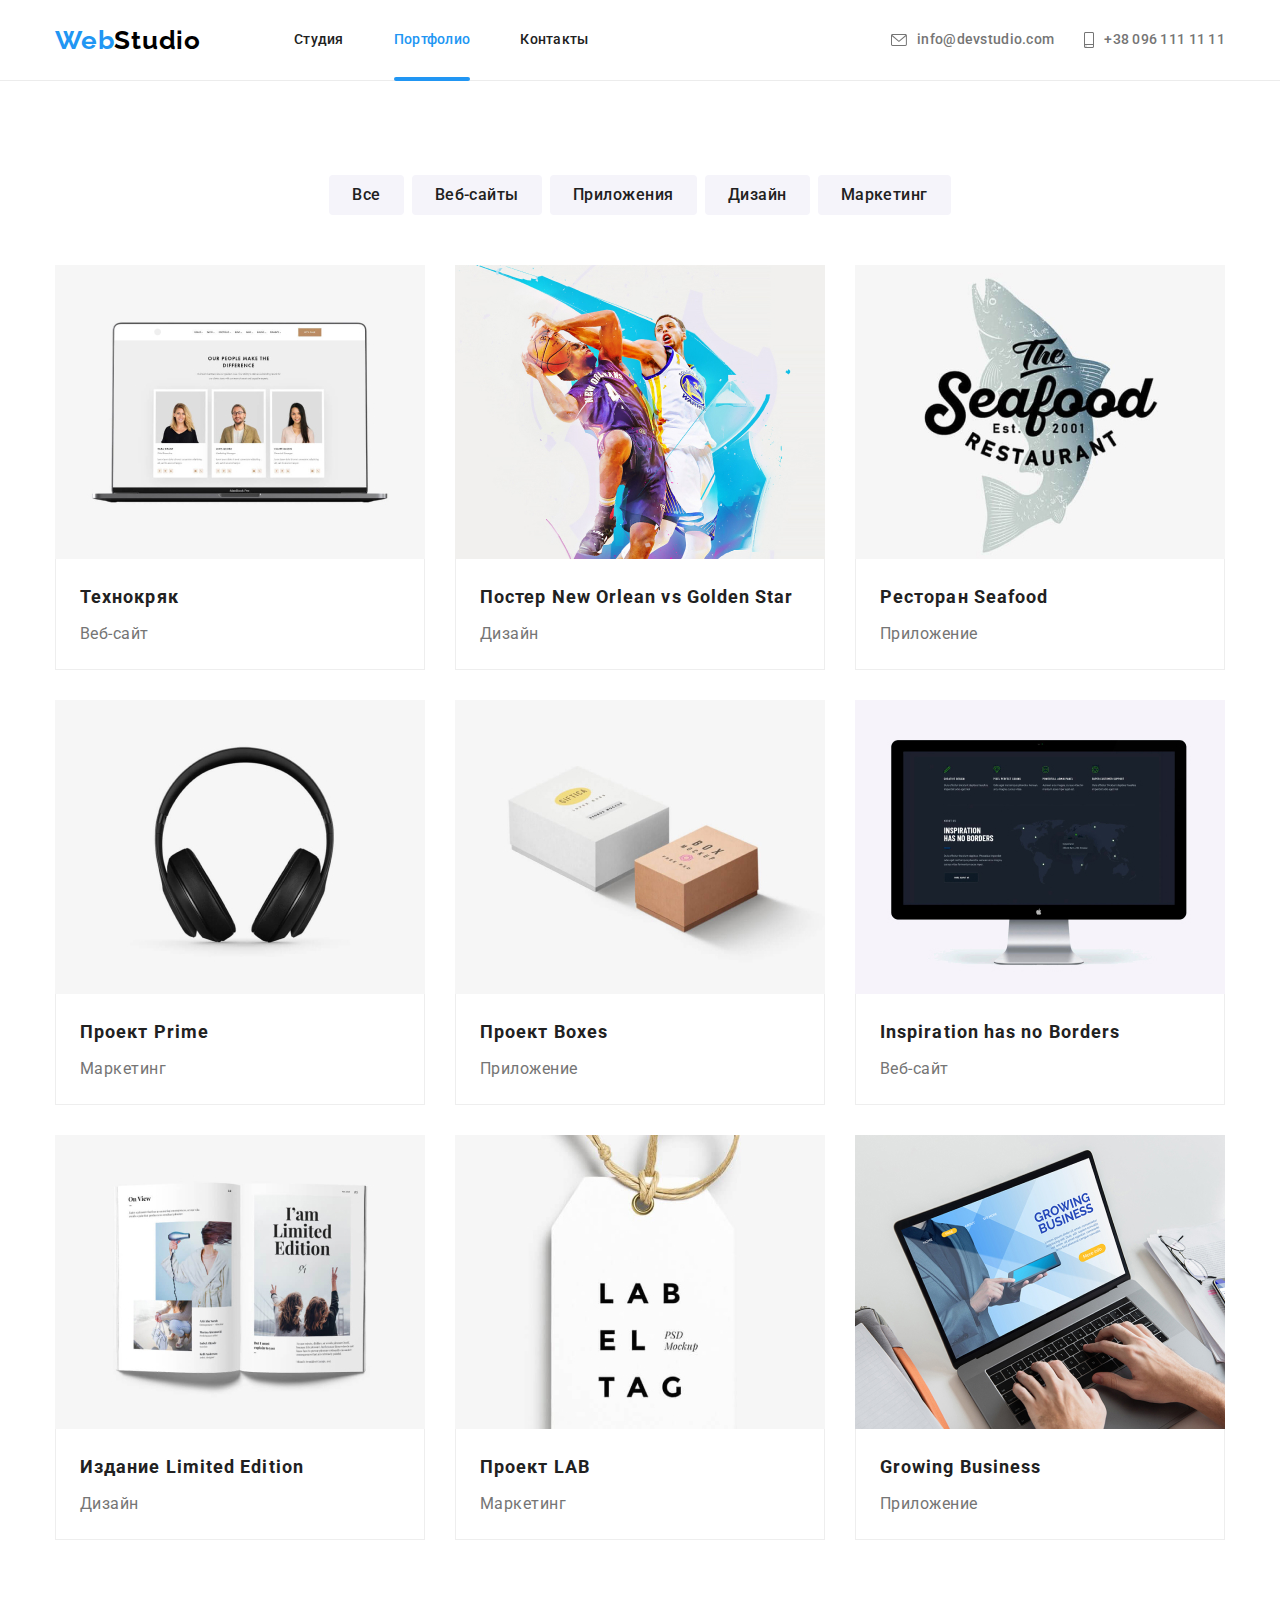
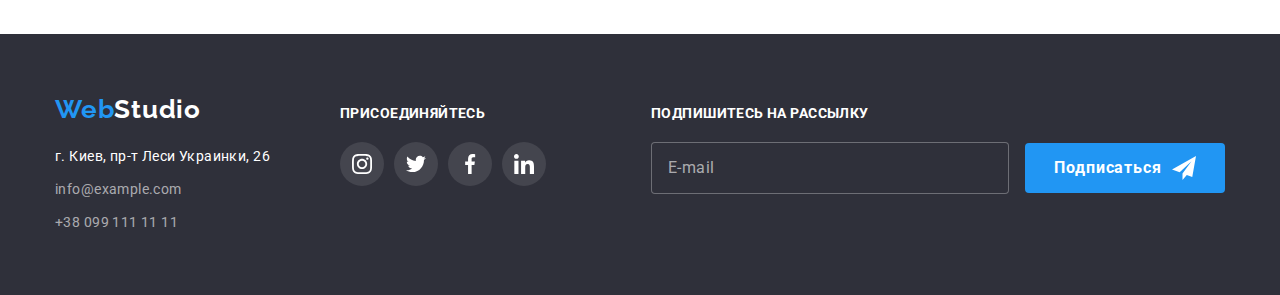
==== portfolio.html @ f0e88a1e "start" ====
<!DOCTYPE html>
<html lang="ru">
  <head>
    <meta charset="UTF-8" />
    <meta http-equiv="X-UA-Compatible" content="IE=edge" />
    <meta name="viewport" content="width=device-width, initial-scale=1.0" />
    <link rel="preconnect" href="https://fonts.googleapis.com" />
    <link rel="preconnect" href="https://fonts.gstatic.com" crossorigin />
    <link
      href="https://fonts.googleapis.com/css2?family=Raleway:wght@700&family=Roboto:wght@400;500;700;900&display=swap"
      rel="stylesheet"
    />
    <link
      rel="stylesheet"
      href="https://cdnjs.cloudflare.com/ajax/libs/modern-normalize/1.1.0/modern-normalize.min.css"
    />
    <link rel="stylesheet" href="./css/styles.css" />
    <title>Портфолио</title>
  </head>
  <body>
    <header class="header">
      <div class="container header-container">
        <a href="./index.html" class="logo link"
          >Web<span class="header-logo">Studio</span></a
        >
        <nav class="header-nav">
          <ul class="header-list list">
            <li class="header-item">
              <a href="./index.html" class="header-link link">Студия</a>
            </li>
            <li class="header-item">
              <a href="./portfolio.html" class="header-link link current"
                >Портфолио</a
              >
            </li>
            <li class="header-item">
              <a href="" class="header-link link">Контакты</a>
            </li>
          </ul>
        </nav>
        <ul class="contact-list list">
          <li class="contact-item">
            <a href="mailto:info@devstudio.com" class="contact-link link">
              <svg class="contact-icon" width="16" height="12">
                <use href="./images/icons.svg#icon-mail"></use>
              </svg>
              info@devstudio.com</a
            >
          </li>
          <li class="contact-item">
            <a href="tel:+380961111111" class="contact-link link">
              <svg class="contact-icon" width="10" height="16">
                <use href="./images/icons.svg#icon-smartphone"></use>
              </svg>
              +38 096 111 11 11</a
            >
          </li>
        </ul>
      </div>
    </header>
    <main>
      <section class="portfolio section">
        <div class="container">
          <h1 class="visually-hidden">Портфолио</h1>
          <ul class="btn-list list">
            <li class="btn-item">
              <button type="button" class="btn">Все</button>
            </li>
            <li class="btn-item">
              <button type="button" class="btn">Веб-сайты</button>
            </li>
            <li class="btn-item">
              <button type="button" class="btn">Приложения</button>
            </li>
            <li class="btn-item">
              <button type="button" class="btn">Дизайн</button>
            </li>
            <li class="btn-item">
              <button type="button" class="btn">Маркетинг</button>
            </li>
          </ul>

          <ul class="portfolio-list list">
            <li class="portfolio-item">
              <a href="" class="portfolio-link link">
                <div class="portfolio-box">
                  <img
                    src="./images/portfolio/web-1.jpg"
                    alt="Страница сайта на мониторе ноутбука"
                    width="370"
                    height="294"
                  />
                  <div class="portfolio-overlay">
                    <p class="portfolio-label">
                      Ресурс предлагает комплексные предложения с разным уровнем
                      функционала и сервисов. Все это позволит посетителю
                      получить исчерпывающие сведения о компании или частном
                      лице.
                    </p>
                  </div>
                </div>
                <div class="portfolio-description">
                  <h2 class="portfolio-title">Технокряк</h2>
                  <p class="portfolio-text">Веб-сайт</p>
                </div>
              </a>
            </li>
            <li class="portfolio-item">
              <a href="" class="portfolio-link link">
                <div class="portfolio-box">
                  <img
                    src="./images/portfolio/design-1.jpg"
                    alt="Баскетбольный постер"
                    width="370"
                    height="294"
                  />
                  <div class="portfolio-overlay">
                    <p class="portfolio-label">
                      Lorem, ipsum dolor sit amet consectetur adipisicing elit.
                      Velit dolor labore commodi qui aspernatur, quibusdam sit
                      corporis maxime quis cupiditate.
                    </p>
                  </div>
                </div>
                <div class="portfolio-description">
                  <h2 class="portfolio-title">
                    Постер <span lang="en">New Orlean vs Golden Star</span>
                  </h2>
                  <p class="portfolio-text">Дизайн</p>
                </div>
              </a>
            </li>
            <li class="portfolio-item">
              <a href="" class="portfolio-link link">
                <div class="portfolio-box">
                  <img
                    src="./images/portfolio/app-1.jpg"
                    alt="Логотип и название ресторана"
                    width="370"
                    height="294"
                  />
                  <div class="portfolio-overlay">
                    <p class="portfolio-label">
                      Lorem, ipsum dolor sit amet consectetur adipisicing elit.
                      Velit dolor labore commodi qui aspernatur, quibusdam sit
                      corporis maxime quis cupiditate.
                    </p>
                  </div>
                </div>
                <div class="portfolio-description">
                  <h2 class="portfolio-title">
                    Ресторан <span lang="en">Seafood</span>
                  </h2>
                  <p class="portfolio-text">Приложение</p>
                </div>
              </a>
            </li>
            <li class="portfolio-item">
              <a href="" class="portfolio-link link">
                <div class="portfolio-box">
                  <img
                    src="./images/portfolio/marketing-1.jpg"
                    alt="Полноразмерные наушники"
                    width="370"
                    height="294"
                  />
                  <div class="portfolio-overlay">
                    <p class="portfolio-label">
                      Lorem, ipsum dolor sit amet consectetur adipisicing elit.
                      Velit dolor labore commodi qui aspernatur, quibusdam sit
                      corporis maxime quis cupiditate.
                    </p>
                  </div>
                </div>
                <div class="portfolio-description">
                  <h2 class="portfolio-title">
                    Проект <span lang="en">Prime</span>
                  </h2>
                  <p class="portfolio-text">Маркетинг</p>
                </div>
              </a>
            </li>
            <li class="portfolio-item">
              <a href="" class="portfolio-link link">
                <div class="portfolio-box">
                  <img
                    src="./images/portfolio/app-2.jpg"
                    alt="Две коробки с логотипами проекта"
                    width="370"
                    height="294"
                  />
                  <div class="portfolio-overlay">
                    <p class="portfolio-label">
                      Lorem, ipsum dolor sit amet consectetur adipisicing elit.
                      Velit dolor labore commodi qui aspernatur, quibusdam sit
                      corporis maxime quis cupiditate.
                    </p>
                  </div>
                </div>
                <div class="portfolio-description">
                  <h2 class="portfolio-title">
                    Проект <span lang="en">Boxes</span>
                  </h2>
                  <p class="portfolio-text">Приложение</p>
                </div>
              </a>
            </li>
            <li class="portfolio-item">
              <a href="" class="portfolio-link link">
                <div class="portfolio-box">
                  <img
                    src="./images/portfolio/web-2.jpg"
                    alt="Страница сайта на мониторе компьютера"
                    width="370"
                    height="294"
                  />
                  <div class="portfolio-overlay">
                    <p class="portfolio-label">
                      Lorem, ipsum dolor sit amet consectetur adipisicing elit.
                      Velit dolor labore commodi qui aspernatur, quibusdam sit
                      corporis maxime quis cupiditate.
                    </p>
                  </div>
                </div>
                <div class="portfolio-description">
                  <h2 class="portfolio-title">
                    <span lang="en">Inspiration has no Borders</span>
                  </h2>
                  <p class="portfolio-text">Веб-сайт</p>
                </div>
              </a>
            </li>
            <li class="portfolio-item">
              <a href="" class="portfolio-link link">
                <div class="portfolio-box">
                  <img
                    src="./images/portfolio/design-2.jpg"
                    alt="Раскрытая книга"
                    width="370"
                    height="294"
                  />
                  <div class="portfolio-overlay">
                    <p class="portfolio-label">
                      Lorem, ipsum dolor sit amet consectetur adipisicing elit.
                      Velit dolor labore commodi qui aspernatur, quibusdam sit
                      corporis maxime quis cupiditate.
                    </p>
                  </div>
                </div>
                <div class="portfolio-description">
                  <h2 class="portfolio-title">
                    Издание <span lang="en">Limited Edition</span>
                  </h2>
                  <p class="portfolio-text">Дизайн</p>
                </div>
              </a>
            </li>
            <li class="portfolio-item">
              <a href="" class="portfolio-link link">
                <div class="portfolio-box">
                  <img
                    src="./images/portfolio/marketing-2.jpg"
                    alt="Бирка с названием проекта"
                    width="370"
                    height="294"
                  />
                  <div class="portfolio-overlay">
                    <p class="portfolio-label">
                      Lorem, ipsum dolor sit amet consectetur adipisicing elit.
                      Velit dolor labore commodi qui aspernatur, quibusdam sit
                      corporis maxime quis cupiditate.
                    </p>
                  </div>
                </div>
                <div class="portfolio-description">
                  <h2 class="portfolio-title">
                    Проект <span lang="en">LAB</span>
                  </h2>
                  <p class="portfolio-text">Маркетинг</p>
                </div>
              </a>
            </li>
            <li class="portfolio-item">
              <a href="" class="portfolio-link link">
                <div class="portfolio-box">
                  <img
                    src="./images/portfolio/app-3.jpg"
                    alt="Страница приложения на мониторе ноутбука"
                    width="370"
                    height="294"
                  />
                  <div class="portfolio-overlay">
                    <p class="portfolio-label">
                      Lorem, ipsum dolor sit amet consectetur adipisicing elit.
                      Velit dolor labore commodi qui aspernatur, quibusdam sit
                      corporis maxime quis cupiditate.
                    </p>
                  </div>
                </div>
                <div class="portfolio-description">
                  <h2 class="portfolio-title">
                    <span lang="en">Growing Business</span>
                  </h2>
                  <p class="portfolio-text">Приложение</p>
                </div>
              </a>
            </li>
          </ul>
        </div>
      </section>
    </main>
    <footer class="footer">
      <div class="container footer-container">
        <div class="footer-adress">
          <a href="./index.html" class="logo link"
            >Web<span class="footer-logo">Studio</span></a
          >
          <address class="adress">
            <ul class="adress-list list">
              <li class="adress-item">
                <a
                  href="https://goo.gl/maps/VNFser5c9RtYqJdY7"
                  class="footer-address link"
                  target="_blank"
                  rel="noreferrer noopener"
                  >г. Киев, пр-т Леси Украинки, 26</a
                >
              </li>
              <li class="adress-item">
                <a href="mailto:info@example.com" class="footer-mail link"
                  >info@example.com</a
                >
              </li>
              <li class="adress-item">
                <a href="tel:+380991111111" class="footer-tel link"
                  >+38 099 111 11 11</a
                >
              </li>
            </ul>
          </address>
        </div>
        <div class="footer-soc-links">
          <p class="footer-text">Присоединяйтесь</p>
          <ul class="footer-soc-list list">
            <li class="footer-soc-item">
              <a
                href=""
                class="footer-soc-link"
                target="_blank"
                rel="noreferrer noopener"
              >
                <svg class="footer-soc-icon" width="20" height="20">
                  <use href="./images/icons.svg#icon-instagram"></use>
                </svg>
              </a>
            </li>
            <li class="footer-soc-item">
              <a
                href=""
                class="footer-soc-link"
                target="_blank"
                rel="noreferrer noopener"
              >
                <svg class="footer-soc-icon" width="20" height="20">
                  <use href="./images/icons.svg#icon-twitter"></use>
                </svg>
              </a>
            </li>
            <li class="footer-soc-item">
              <a
                href=""
                class="footer-soc-link"
                target="_blank"
                rel="noreferrer noopener"
              >
                <svg class="footer-soc-icon" width="20" height="20">
                  <use href="./images/icons.svg#icon-facebook"></use>
                </svg>
              </a>
            </li>
            <li class="footer-soc-item">
              <a
                href=""
                class="footer-soc-link"
                target="_blank"
                rel="noreferrer noopener"
              >
                <svg class="footer-soc-icon" width="20" height="20">
                  <use href="./images/icons.svg#icon-linkedin"></use>
                </svg>
              </a>
            </li>
          </ul>
        </div>
        <form class="footer-subscribe">
          <b class="footer-text subscribe-action">Подпишитесь на рассылку</b>
          <label>
            <input type="email" name="mail" placeholder="E-mail" />
          </label>
          <button type="submit" class="btn-subscribe button">
            Подписаться
            <svg class="btn-sub-icon" width="24" height="24">
              <use href="./images/icons.svg#icon-send"></use>
            </svg>
          </button>
        </form>
      </div>
    </footer>
  </body>
</html>
---- css/styles.css ----
:root {
  --hero-title-color: #ffffff;
  --primary-text-color: #212121;
  --secondary-text-color: #757575;
  --accent-color: #2196f3;
  --btn-text-color: #ffffff;
  --bg-primary-color: #ffffff;
  --bg-secondary-color: #2f303a;
  --bg-team-color: #f5f4fa;
  --footer-adress-color: rgba(255, 255, 255, 0.6);
  --primary-icon-color: #afb1b8;
  --time-function: cubic-bezier(0.4, 0, 0.2, 1);
}

body {
  font-family: Roboto, sans-serif;
  color: var(--primary-text-color);
}
p,
h1,
h2,
h3,
h4,
h5,
h6 {
  margin: 0;
}
ul {
  padding-left: 0;
  margin: 0;
}
img {
  display: block;
}
.container {
  width: 1200px;
  padding-left: 15px;
  padding-right: 15px;
  margin-left: auto;
  margin-right: auto;
}
.link {
  text-decoration: none;
}
.list {
  list-style: none;
}
.visually-hidden {
  position: absolute;
  width: 1px;
  height: 1px;
  margin: -1px;
  border: 0;
  padding: 0;
  white-space: nowrap;
  clip-path: inset(100%);
  clip: rect(0 0 0 0);
  overflow: hidden;
}
.section-title {
  margin-bottom: 50px;
  font-weight: 700;
  font-size: 36px;
  line-height: 1.17;
  letter-spacing: 0.03em;
  text-align: center;
}
.button {
  display: inline-flex;
  align-items: center;
  justify-content: center;

  min-width: 200px;
  min-height: 50px;
  border-radius: 4px;
  border: none;

  font-family: inherit;
  font-weight: 700;
  font-size: 16px;
  line-height: 1.88;
  letter-spacing: 0.06em;
  color: var(--btn-text-color);
  background-color: var(--accent-color);

  transition-property: background-color, box-shadow;
  transition-duration: 250ms;
  transition-timing-function: var(--time-function);
}

/*---------- header ----------*/

.header {
  border-bottom: 1px solid #ececec;
  background-color: var(--bg-primary-color);
}
.header-container {
  display: flex;
  align-items: center;
}
.logo {
  font-family: 'Raleway';
  font-weight: 700;
  font-size: 26px;
  line-height: 1.19;
  letter-spacing: 0.03em;
  color: var(--accent-color);
}
.header-logo {
  color: #000;
}
.header-nav {
  margin-left: 93px;
}
.header-list {
  display: flex;
}
.header-list .header-item + .header-item {
  margin-left: 50px;
}
.header-item {
  position: relative;
}
.header-link {
  display: block;
  padding-top: 32px;
  padding-bottom: 32px;

  font-weight: 500;
  font-size: 14px;
  line-height: 1.14;
  letter-spacing: 0.02em;
  color: var(--primary-text-color);

  transition-property: color;
  transition-duration: 250ms;
  transition-timing-function: var(--time-function);
}
.header-link.current {
  color: var(--accent-color);
}
.header-link:hover,
.header-link:focus {
  color: var(--accent-color);
}
.header-link.current::after {
  content: '';

  position: absolute;
  bottom: -1px;
  left: 0;

  width: 100%;
  height: 4px;
  background-color: var(--accent-color);
  border-radius: 2px;
}
.contact-list {
  display: flex;
  margin-left: auto;
}
.contact-link {
  display: flex;
  align-items: center;

  font-weight: 500;
  font-size: 14px;
  line-height: 1.14;
  letter-spacing: 0.02em;
  color: var(--secondary-text-color);
  fill: var(--secondary-text-color);

  transition-property: color, fill;
  transition-duration: 250ms;
  transition-timing-function: var(--time-function);
}
.contact-link:hover,
.contact-link:focus {
  color: var(--accent-color);
  fill: var(--accent-color);
}
.contact-icon {
  margin-right: 10px;
}
.contact-list .contact-item:not(:last-child) {
  margin-right: 30px;
}

/*---------- index ----------*/

/*---------- hero ----------*/

.section {
  padding-top: 94px;
  padding-bottom: 94px;
}
.hero {
  padding-top: 200px;
  padding-bottom: 200px;
  text-align: center;
  background: var(--bg-secondary-color);

  max-width: 1600px;
  height: 600px;
  margin-right: auto;
  margin-left: auto;
  background-image: linear-gradient(
      to right,
      rgba(47, 48, 58, 0.4),
      rgba(47, 48, 58, 0.4)
    ),
    url('../images/img-hero.jpg');
  background-position: center;
  background-repeat: no-repeat;
  background-size: cover;
}
.hero-title {
  margin-bottom: 30px;

  font-weight: 900;
  font-size: 44px;
  line-height: 1.36;
  letter-spacing: 0.06em;
  color: var(--hero-title-color);
  text-transform: uppercase;
}
.button:hover,
.button:focus {
  background-color: #188ce8;
  cursor: pointer;
  box-shadow: 0px 4px 4px rgba(0, 0, 0, 0.15);
}

/*---------- features ----------*/

.features-list {
  display: flex;
}
.features-item {
  width: 270px;
}
.features-item:not(:last-child) {
  margin-right: 30px;
}
.item-icon {
  display: flex;
  justify-content: center;
  align-items: center;

  height: 120px;
  margin-bottom: 30px;

  background-color: var(--bg-team-color);
  border-radius: 4px;
}
.features-item-icon {
  width: 70px;
  height: 70px;
}
.features-title {
  margin-bottom: 10px;

  font-weight: 700;
  font-size: 14px;
  line-height: 1.14;
  letter-spacing: 0.03em;
  text-transform: uppercase;
}
.features-text {
  font-size: 14px;
  line-height: 1.71;
  letter-spacing: 0.03em;
  color: var(--secondary-text-color);
}

/*---------- about ----------*/

.about {
  padding-top: 0;
}
.about-list {
  display: flex;
}
.about-item:not(:last-child) {
  margin-right: 30px;
}
.about-box {
  position: relative;
}
.about-overlay {
  position: absolute;
  bottom: 0;
  left: 0;

  display: flex;
  justify-content: center;
  align-items: center;

  width: 100%;
  height: 70px;
  background-color: rgba(47, 48, 58, 0.8);
}
.about-label {
  font-weight: 700;
  font-size: 14px;
  line-height: 1.14;
  letter-spacing: 0.03em;
  text-transform: uppercase;
  color: #ffffff;
}

/*---------- team ----------*/

.team {
  background-color: var(--bg-team-color);
}
.team-list {
  display: flex;
  justify-content: space-between;
}
.team-item {
  background-color: var(--bg-primary-color);
  box-shadow: 0px 1px 3px rgba(0, 0, 0, 0.12), 0px 1px 1px rgba(0, 0, 0, 0.14),
    0px 2px 1px rgba(0, 0, 0, 0.2);
  border-radius: 0px 0px 4px 4px;
}
.team-description {
  padding-top: 30px;
  padding-bottom: 30px;
}
.team-item-title {
  margin-bottom: 10px;

  font-weight: 500;
  font-size: 16px;
  line-height: 1.19;
  letter-spacing: 0.03em;
  text-align: center;
}
.team-item-text {
  margin-bottom: 16px;

  font-size: 16px;
  line-height: 1.19;
  letter-spacing: 0.03em;
  text-align: center;
  color: var(--secondary-text-color);
}
.team-soc-list {
  display: flex;
  justify-content: center;
}
.team-soc-item + .team-soc-item {
  margin-left: 10px;
}
.team-soc-link {
  display: flex;
  justify-content: center;
  align-items: center;

  width: 44px;
  height: 44px;
  background-color: var(--bg-primary-color);
  border-radius: 50%;

  fill: var(--primary-icon-color);

  transition-property: background-color, fill;
  transition-duration: 250ms;
  transition-timing-function: var(--time-function);
}
.team-soc-link:hover,
.team-soc-link:focus {
  background-color: var(--accent-color);
  fill: #ffffff;
}

/*---------- clients ----------*/

.clients-list {
  display: flex;
  justify-content: center;
}
.clients-item + .clients-item {
  margin-left: 30px;
}
.clients-link {
  display: flex;
  justify-content: center;
  align-items: center;

  width: 170px;
  height: 92px;
  border: 1px solid var(--primary-icon-color);
  border-radius: 4px;

  fill: var(--primary-icon-color);

  transition-property: border-color, fill;
  transition-duration: 250ms;
  transition-timing-function: var(--time-function);
}
.clients-link:hover,
.clients-link:focus {
  border-color: var(--accent-color);
  fill: var(--accent-color);
}

/*---------- portfolio ----------*/

.btn-list {
  display: flex;
  justify-content: center;
  margin-bottom: 50px;
}
.btn-item:not(:last-child) {
  margin-right: 8px;
}
.btn {
  padding: 6px 22px;
  border-radius: 4px;
  border: 1px solid transparent;

  font-family: inherit;
  font-weight: 500;
  font-size: 16px;
  line-height: 1.63;
  text-align: center;
  letter-spacing: 0.03em;
  color: var(--primary-text-color);
  background-color: var(--bg-team-color);

  transition-property: color, background-color, box-shadow;
  transition-duration: 250ms;
  transition-timing-function: var(--time-function);
}
.btn:hover,
.btn:focus {
  cursor: pointer;
  color: var(--hero-title-color);
  background-color: var(--accent-color);
  box-shadow: 0px 3px 1px rgba(0, 0, 0, 0.1), 0px 1px 2px rgba(0, 0, 0, 0.08),
    0px 2px 2px rgba(0, 0, 0, 0.12);
}
.portfolio-list {
  display: flex;
  flex-wrap: wrap;
  gap: 30px;
}
.portfolio-item {
  background-color: var(--bg-primary-color);
}
.portfolio-link {
  display: block;

  transition-property: box-shadow;
  transition-duration: 250ms;
  transition-timing-function: var(--time-function);
}
.portfolio-link:hover,
.portfolio-link:focus {
  box-shadow: 0px 1px 1px rgba(0, 0, 0, 0.12), 0px 4px 4px rgba(0, 0, 0, 0.06),
    1px 4px 6px rgba(0, 0, 0, 0.16);
}

.portfolio-box {
  position: relative;
  overflow: hidden;
}
.portfolio-overlay {
  position: absolute;
  bottom: 0;
  left: 0;
  transform: translateY(calc(100% + 1px));
  transition: transform 250ms ease;

  display: flex;
  align-items: center;

  width: 100%;
  height: 100%;
  background-color: rgba(33, 150, 243, 0.9);
}
.portfolio-label {
  padding: 0 24px;
  font-size: 18px;
  line-height: 1.56;
  letter-spacing: 0.03em;
  color: #ffffff;
}
.portfolio-link:hover .portfolio-overlay,
.portfolio-link:focus .portfolio-overlay {
  transform: translateY(0);
}

.portfolio-description {
  padding: 20px 24px;
  border: 1px solid #eeeeee;
  border-top: none;
}
.portfolio-title {
  font-weight: 700;
  font-size: 18px;
  line-height: 2;
  letter-spacing: 0.06em;
  color: var(--primary-text-color);
}
.portfolio-text {
  margin-top: 4px;

  font-size: 16px;
  line-height: 1.88;
  letter-spacing: 0.03em;
  color: var(--secondary-text-color);
}

/*---------- backdrop ----------*/

.backdrop {
  position: fixed;
  top: 0;
  left: 0;
  width: 100%;
  height: 100%;
  background-color: rgba(0, 0, 0, 0.2);

  opacity: 1;
  transition: opacity 250ms var(--time-function);
}
.backdrop.is-hidden {
  opacity: 0;
  pointer-events: none;
}
.backdrop.is-hidden .modal {
  transform: translate(-50%, -50%) scale(0.8);
}
.modal {
  position: absolute;
  top: 50%;
  left: 50%;

  min-width: 528px;
  min-height: 581px;
  background-color: #fff;
  border-radius: 4px;
  box-shadow: 0px 1px 3px rgba(0, 0, 0, 0.12), 0px 1px 1px rgba(0, 0, 0, 0.14),
    0px 2px 1px rgba(0, 0, 0, 0.2);

  transform: translate(-50%, -50%) scale(1);
  transition: transform 250ms var(--time-function);
}
.btn-closed {
  position: absolute;
  top: 8px;
  right: 8px;

  display: flex;
  justify-content: center;
  align-items: center;

  width: 30px;
  height: 30px;
  background-color: #fff;
  border: 1px solid rgba(0, 0, 0, 0.1);
  border-radius: 50%;

  transition-property: fill;
  transition-duration: 250ms;
  transition-timing-function: var(--time-function);
}
.btn-closed:hover {
  cursor: pointer;
  fill: var(--accent-color);
}

/*---------- form ----------*/

.form {
  padding: 40px;
}
.form-action {
  display: block;

  margin-bottom: 12px;

  font-weight: 700;
  font-size: 20px;
  line-height: 1.15;
  text-align: center;
  letter-spacing: 0.03em;
  color: var(--primary-text-color);
}
.form-field {
  position: relative;

  display: flex;
  flex-direction: column;

  margin-bottom: 10px;
}
.form-label {
  margin-bottom: 4px;

  font-size: 12px;
  line-height: 1.17;
  letter-spacing: 0.01em;
  color: var(--secondary-text-color);
}
.form-comment {
  margin-bottom: 20px;
}
.form-input {
  padding: 12px 16px 12px 42px;

  font-size: 16px;
  line-height: 1.13;
  letter-spacing: 0.01em;

  border: 1px solid rgba(33, 33, 33, 0.2);
  border-radius: 4px;

  transition-property: border-color;
  transition-duration: 250ms;
  transition-timing-function: var(--time-function);
}
.input-icon {
  position: absolute;
  bottom: 13px;
  left: 12px;

  width: 18px;
  height: 18px;

  transition-property: fill;
  transition-duration: 250ms;
  transition-timing-function: var(--time-function);
}
.form-input:focus + .input-icon {
  fill: var(--accent-color);
}
.form-textarea {
  padding: 12px 16px;

  resize: none;
  width: 100%;
  height: 120px;

  font-size: 14px;
  line-height: 1.14;
  letter-spacing: 0.01em;

  border: 1px solid rgba(33, 33, 33, 0.2);
  border-radius: 4px;

  transition-property: border-color;
  transition-duration: 250ms;
  transition-timing-function: var(--time-function);
}
.form-input:focus,
.form-textarea:focus {
  outline: none;
  border: 1px solid #2196f3;
}
.form-textarea::placeholder {
  font-size: 14px;
  line-height: 1.14;
  letter-spacing: 0.01em;
  color: rgba(117, 117, 117, 0.5);
}
.form-checkbox {
  align-items: center;
  margin-bottom: 30px;
}
.checkbox-lable {
  position: relative;

  padding-left: 24px;

  font-size: 14px;
  line-height: 1.71;
  letter-spacing: 0.03em;

  color: #757575;
}
.checkbox-icon {
  position: absolute;
  top: 50%;
  left: 0;
  transform: translateY(-50%);

  width: 16px;
  height: 15px;
}
.icon-check {
  transition-property: fill;
  transition-duration: 250ms;
  transition-timing-function: var(--time-function);
}
.icon-checkin {
  opacity: 0;
  transform: translateY(-50%) scale(1.5);

  transition-property: opacity, transform;
  transition-duration: 250ms;
  transition-timing-function: var(--time-function);
}
.checkbox-input:checked ~ .icon-checkin {
  opacity: 1;
  transform: translateY(-50%) scale(1);
}
.checkbox-input:checked ~ .icon-check {
  fill: var(--accent-color);
}

.agreement-conditions {
  color: var(--accent-color);
}
.btn-submit {
  display: block;
  margin-left: auto;
  margin-right: auto;
}

/*---------- footer ----------*/

.footer {
  padding-top: 60px;
  padding-bottom: 60px;
  background-color: var(--bg-secondary-color);
}
.footer-container {
  display: flex;
  align-items: baseline;
}
.footer-logo {
  color: #fff;
}
.adress {
  margin-top: 20px;
  font-style: normal;
}
.adress-list .adress-item + .adress-item {
  margin-top: 9px;
}
.footer-address,
.footer-mail,
.footer-tel {
  font-size: 14px;
  line-height: 1.71;
  letter-spacing: 0.03em;
  color: var(--footer-adress-color);
}
.footer-address {
  color: #fff;
}
.footer-text {
  margin-bottom: 20px;

  font-weight: 700;
  font-size: 14px;
  line-height: 1.14;
  letter-spacing: 0.03em;
  text-transform: uppercase;
  color: #ffffff;
}
.footer-soc-links {
  margin-left: 70px;
}
.footer-soc-list {
  display: flex;
  justify-content: center;
}
.footer-soc-item + .footer-soc-item {
  margin-left: 10px;
}
.footer-soc-link {
  display: flex;
  justify-content: center;
  align-items: center;

  width: 44px;
  height: 44px;
  background-color: rgba(255, 255, 255, 0.1);
  border-radius: 50%;

  fill: #ffffff;

  transition-property: background-color;
  transition-duration: 250ms;
  transition-timing-function: var(--time-function);
}
.footer-soc-link:hover,
.footer-soc-link:focus {
  background-color: var(--accent-color);
}
.footer-subscribe {
  margin-left: auto;
}
.subscribe-action {
  display: block;
}
.footer-subscribe input {
  min-width: 358px;
  padding: 15px 16px;

  font-size: 16px;
  line-height: 1.25;
  letter-spacing: 0.03em;
  color: rgba(255, 255, 255, 0.6);

  border: 1px solid rgba(255, 255, 255, 0.3);
  border-radius: 4px;
  background-color: #2f303a;
  outline: none;
}
.footer-subscribe input::placeholder {
  font-size: 16px;
  line-height: 1.25;
  letter-spacing: 0.03em;
  color: rgba(255, 255, 255, 0.6);
}
.btn-subscribe {
  margin-left: 12px;
}
.btn-sub-icon {
  margin-left: 10px;
}
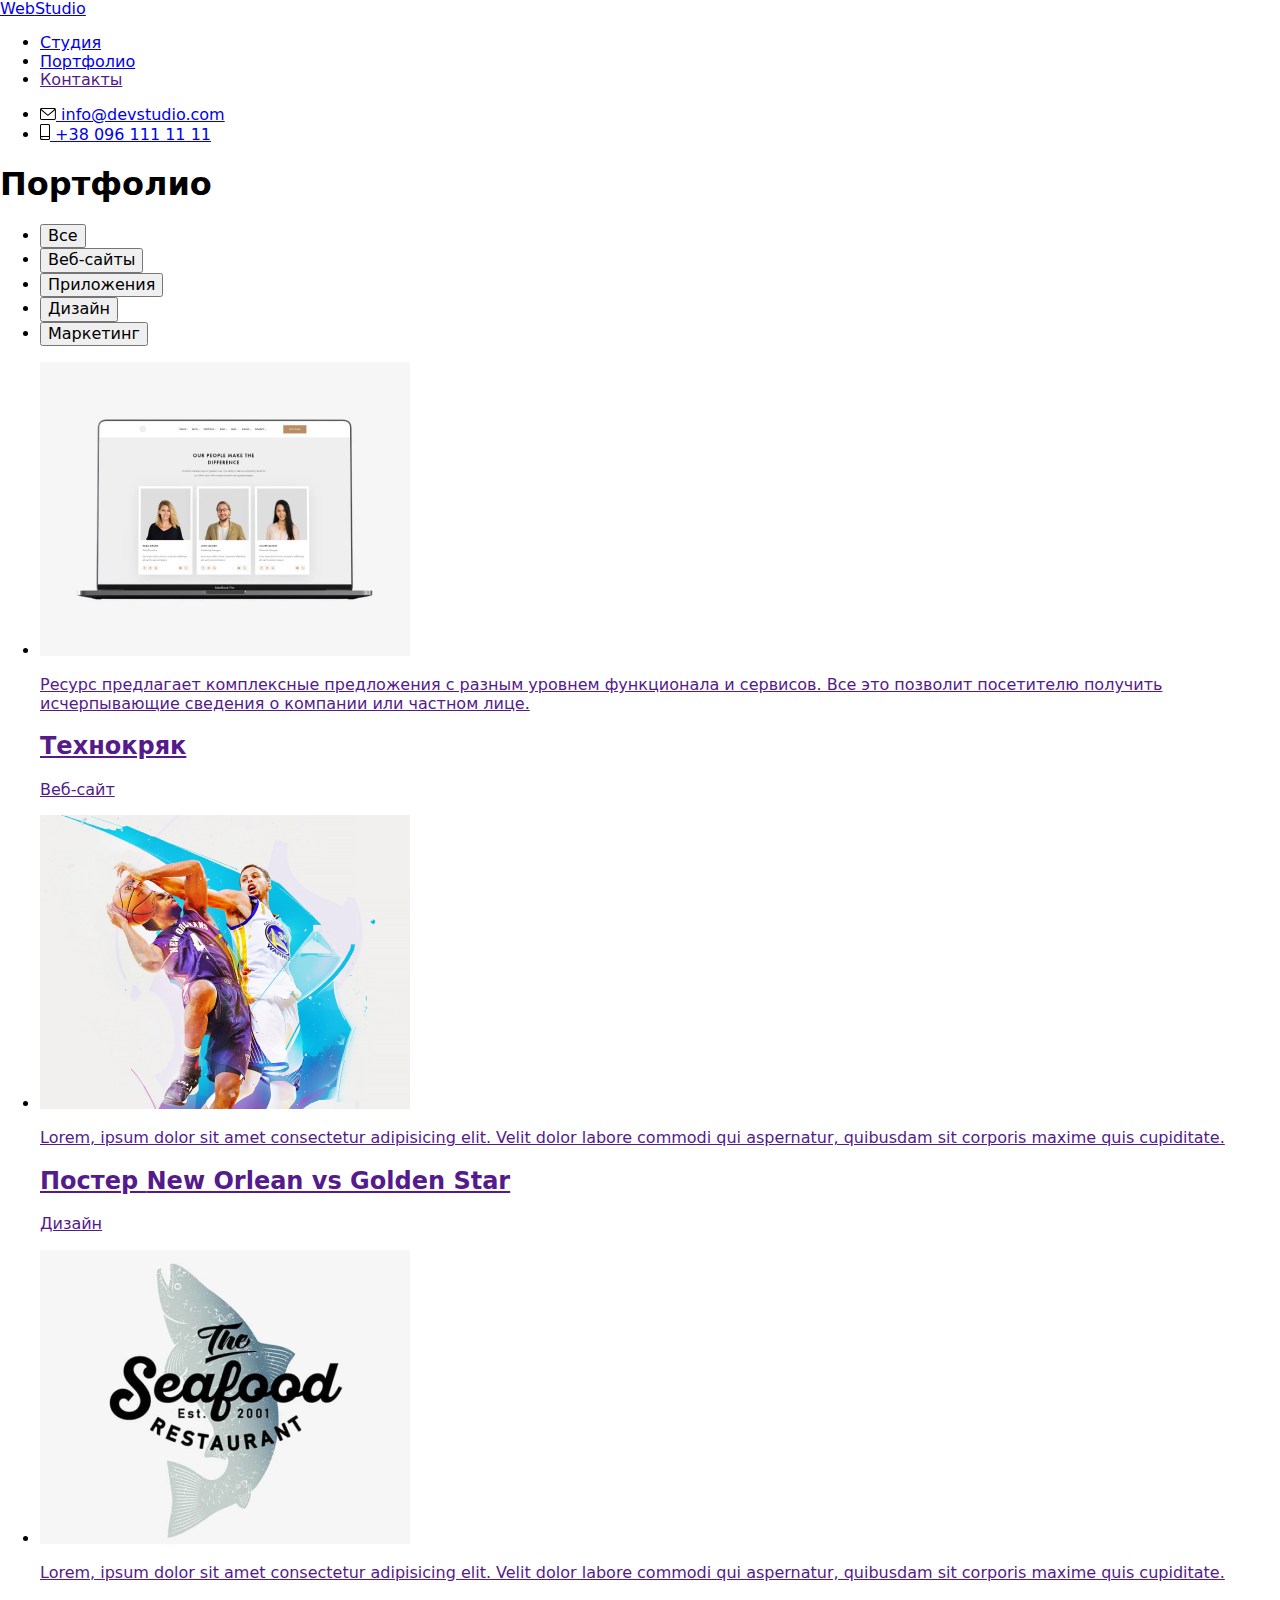
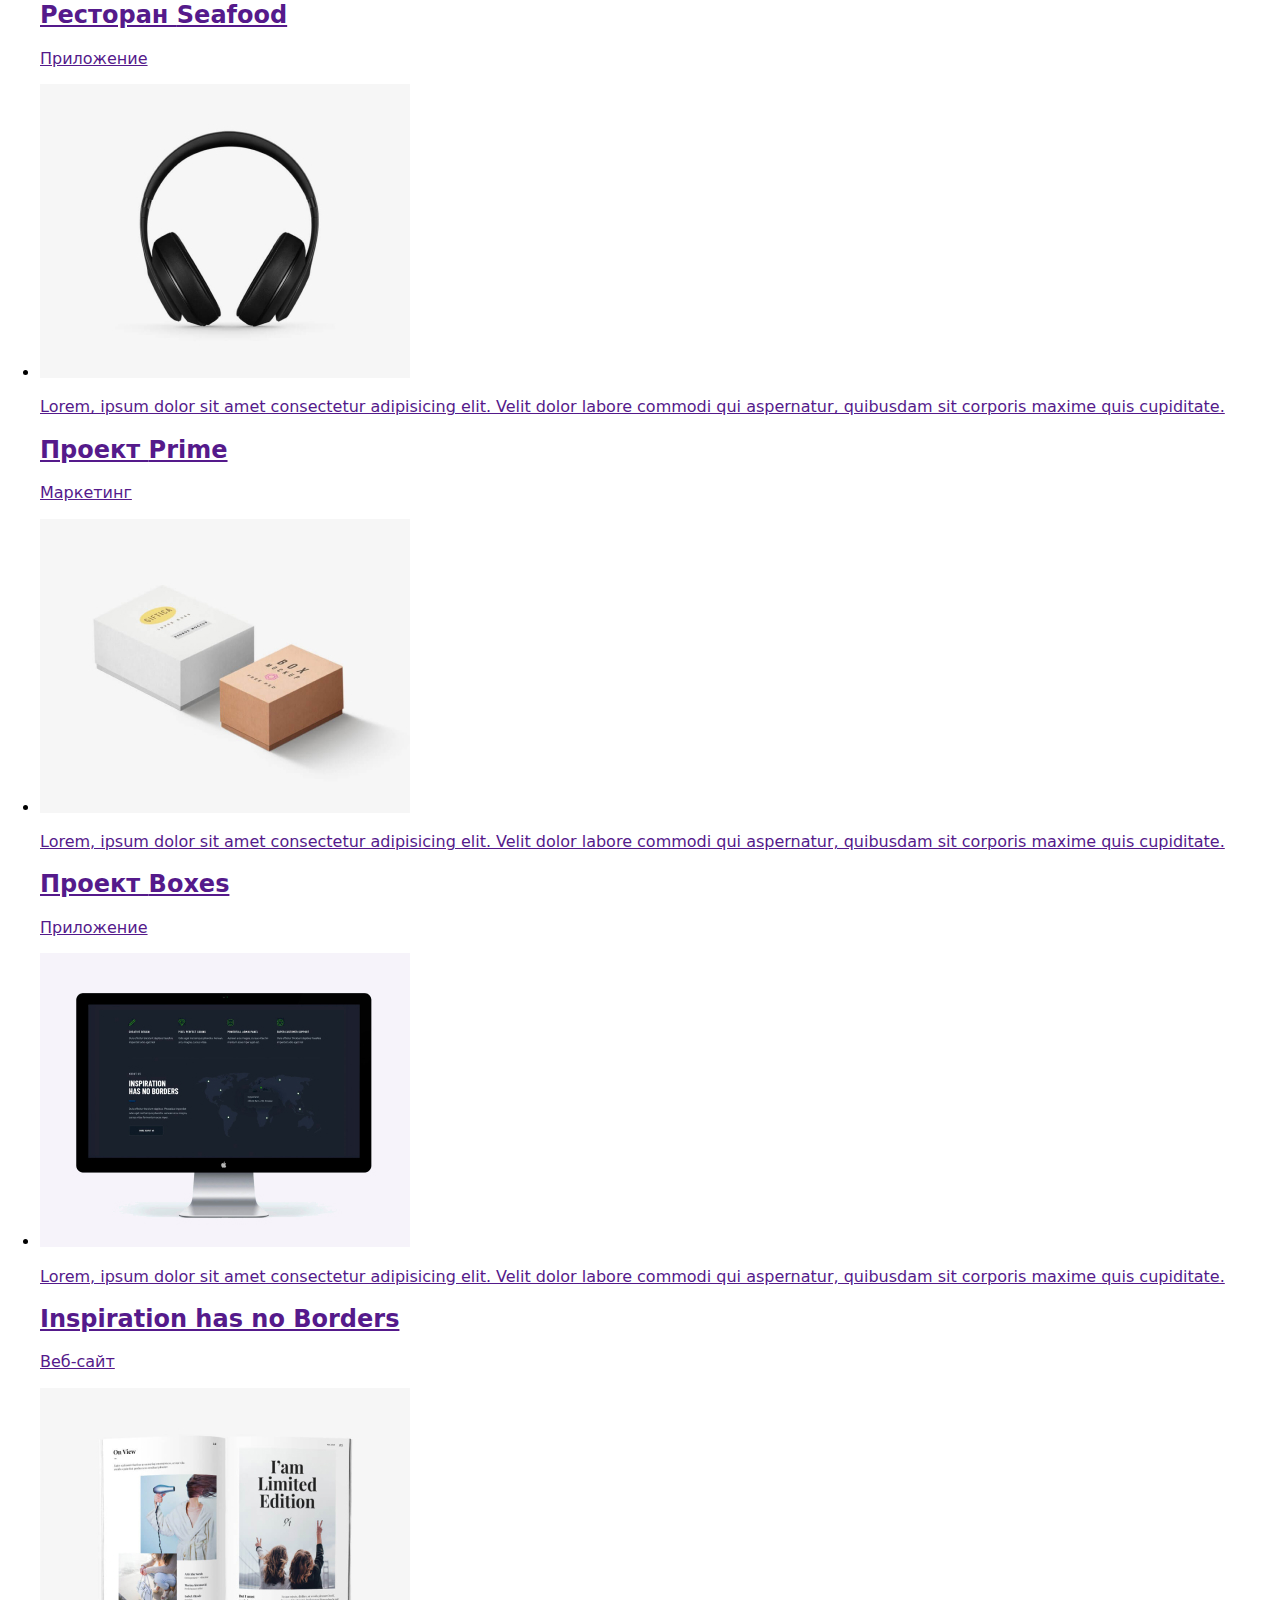
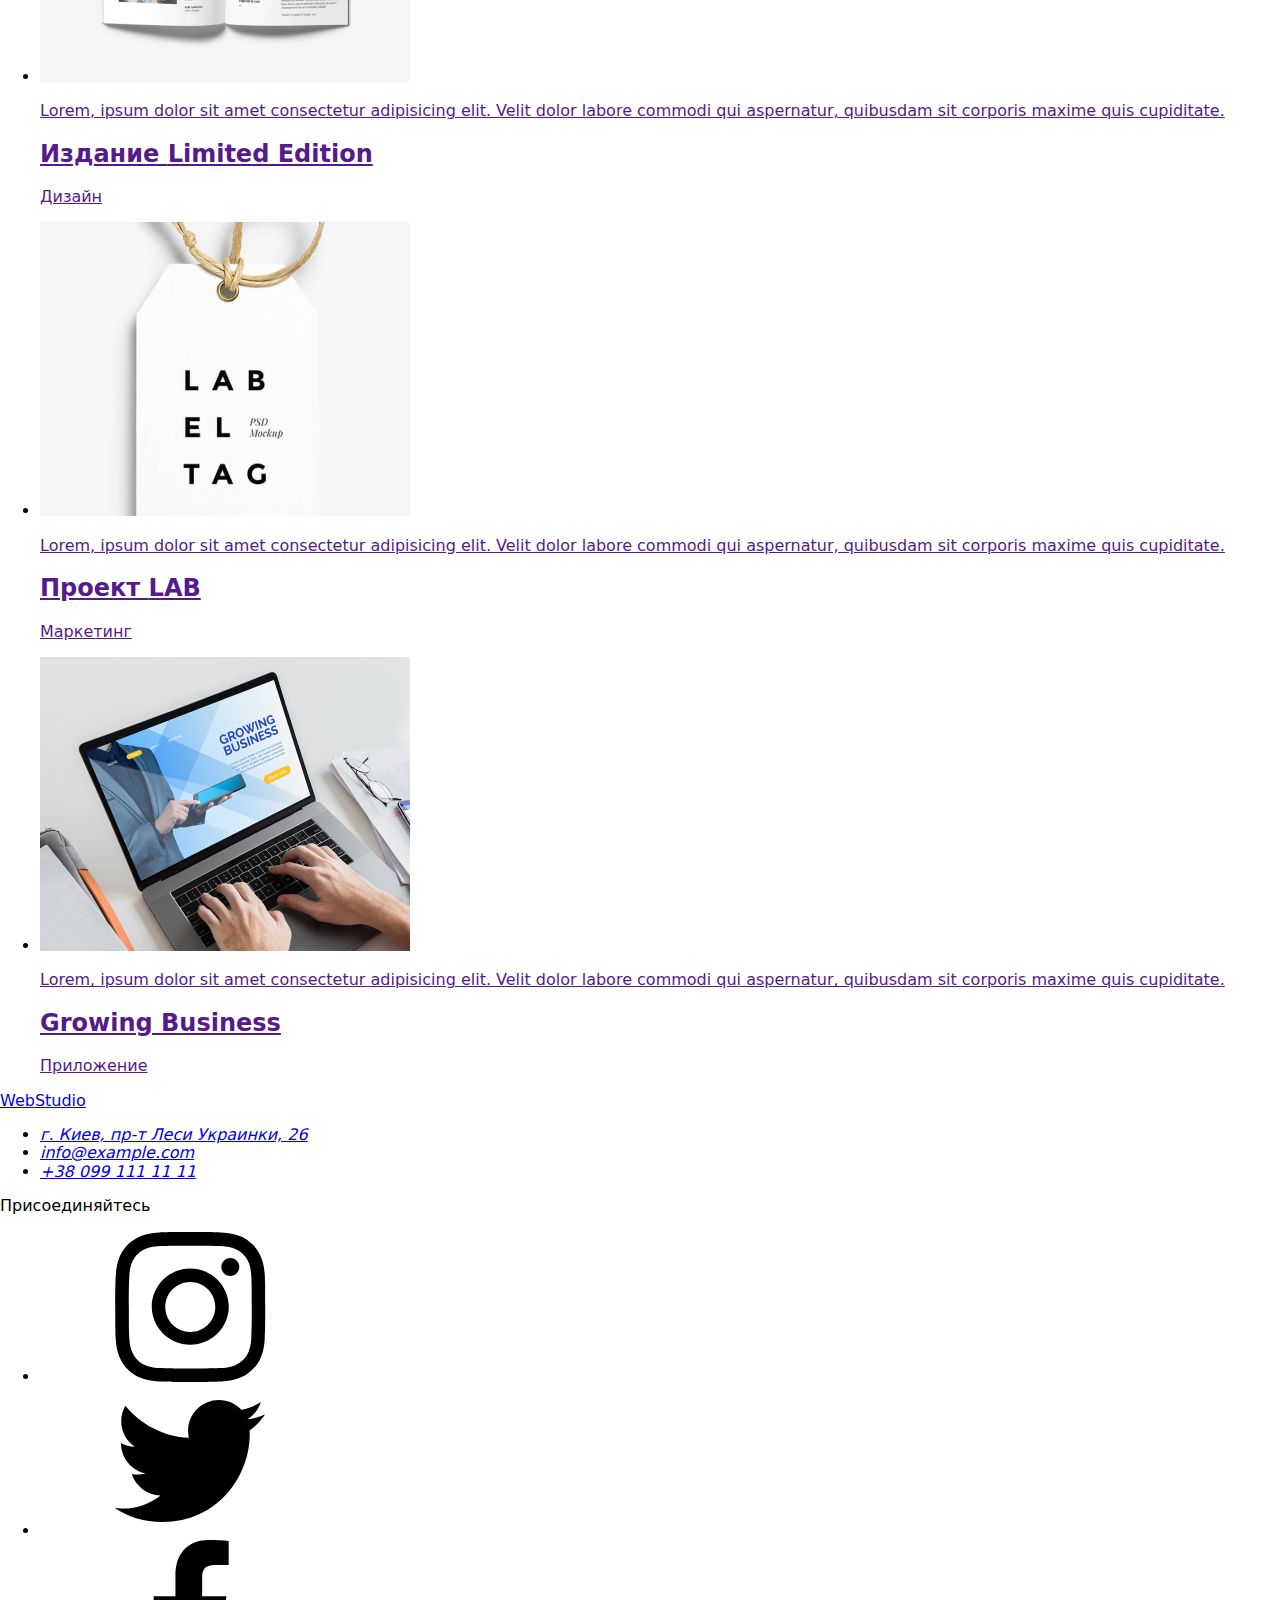
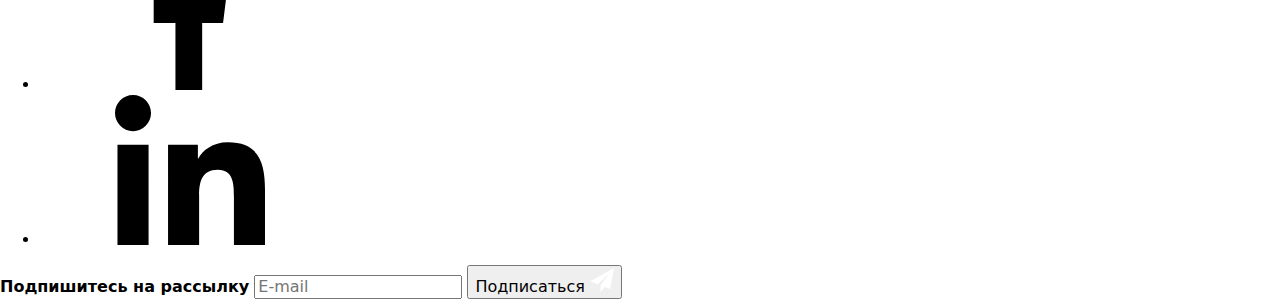
==== commit 3d3540f1: "start sass" ====
--- a/portfolio.html
+++ b/portfolio.html
@@ -14,42 +14,44 @@
       rel="stylesheet"
       href="https://cdnjs.cloudflare.com/ajax/libs/modern-normalize/1.1.0/modern-normalize.min.css"
     />
-    <link rel="stylesheet" href="./css/styles.css" />
+    <link rel="stylesheet" href="./css/main.min.css" />
     <title>Портфолио</title>
   </head>
   <body>
     <header class="header">
-      <div class="container header-container">
+      <div class="container header__container">
         <a href="./index.html" class="logo link"
-          >Web<span class="header-logo">Studio</span></a
+          >Web<span class="header__logo">Studio</span></a
         >
-        <nav class="header-nav">
-          <ul class="header-list list">
-            <li class="header-item">
-              <a href="./index.html" class="header-link link">Студия</a>
-            </li>
-            <li class="header-item">
-              <a href="./portfolio.html" class="header-link link current"
+        <nav class="navigation">
+          <ul class="navigation__list list">
+            <li class="navigation__item">
+              <a href="./index.html" class="navigation__link link">Студия</a>
+            </li>
+            <li class="navigation__item">
+              <a
+                href="./portfolio.html"
+                class="navigation__link navigation__link--current link"
                 >Портфолио</a
               >
             </li>
-            <li class="header-item">
-              <a href="" class="header-link link">Контакты</a>
+            <li class="navigation__item">
+              <a href="" class="navigation__link link">Контакты</a>
             </li>
           </ul>
         </nav>
-        <ul class="contact-list list">
-          <li class="contact-item">
-            <a href="mailto:info@devstudio.com" class="contact-link link">
-              <svg class="contact-icon" width="16" height="12">
+        <ul class="header__list list">
+          <li class="header__item">
+            <a href="mailto:info@devstudio.com" class="header__link link">
+              <svg class="header__icon" width="16" height="12">
                 <use href="./images/icons.svg#icon-mail"></use>
               </svg>
               info@devstudio.com</a
             >
           </li>
-          <li class="contact-item">
-            <a href="tel:+380961111111" class="contact-link link">
-              <svg class="contact-icon" width="10" height="16">
+          <li class="header__item">
+            <a href="tel:+380961111111" class="header__link link">
+              <svg class="header__icon" width="10" height="16">
                 <use href="./images/icons.svg#icon-smartphone"></use>
               </svg>
               +38 096 111 11 11</a
@@ -58,40 +60,42 @@
         </ul>
       </div>
     </header>
+
     <main>
       <section class="portfolio section">
         <div class="container">
-          <h1 class="visually-hidden">Портфолио</h1>
-          <ul class="btn-list list">
-            <li class="btn-item">
-              <button type="button" class="btn">Все</button>
-            </li>
-            <li class="btn-item">
-              <button type="button" class="btn">Веб-сайты</button>
-            </li>
-            <li class="btn-item">
-              <button type="button" class="btn">Приложения</button>
-            </li>
-            <li class="btn-item">
-              <button type="button" class="btn">Дизайн</button>
-            </li>
-            <li class="btn-item">
-              <button type="button" class="btn">Маркетинг</button>
+          <h1 class="section__title visually-hidden">Портфолио</h1>
+          <ul class="filter list">
+            <li class="filter__item">
+              <button type="button" class="filter__btn">Все</button>
+            </li>
+            <li class="filter__item">
+              <button type="button" class="filter__btn">Веб-сайты</button>
+            </li>
+            <li class="filter__item">
+              <button type="button" class="filter__btn">Приложения</button>
+            </li>
+            <li class="filter__item">
+              <button type="button" class="filter__btn">Дизайн</button>
+            </li>
+            <li class="filter__item">
+              <button type="button" class="filter__btn">Маркетинг</button>
             </li>
           </ul>
 
-          <ul class="portfolio-list list">
-            <li class="portfolio-item">
-              <a href="" class="portfolio-link link">
-                <div class="portfolio-box">
+          <ul class="portfolio__list list">
+            <li class="portfolio__item">
+              <a href="" class="portfolio__link link">
+                <div class="portfolio__box">
                   <img
                     src="./images/portfolio/web-1.jpg"
                     alt="Страница сайта на мониторе ноутбука"
                     width="370"
                     height="294"
-                  />
-                  <div class="portfolio-overlay">
-                    <p class="portfolio-label">
+                    class="portfolio__image"
+                  />
+                  <div class="portfolio__overlay">
+                    <p class="portfolio__label">
                       Ресурс предлагает комплексные предложения с разным уровнем
                       функционала и сервисов. Все это позволит посетителю
                       получить исчерпывающие сведения о компании или частном
@@ -99,209 +103,217 @@
                     </p>
                   </div>
                 </div>
-                <div class="portfolio-description">
-                  <h2 class="portfolio-title">Технокряк</h2>
-                  <p class="portfolio-text">Веб-сайт</p>
-                </div>
-              </a>
-            </li>
-            <li class="portfolio-item">
-              <a href="" class="portfolio-link link">
-                <div class="portfolio-box">
+                <div class="portfolio__description">
+                  <h2 class="portfolio__title">Технокряк</h2>
+                  <p class="portfolio__text">Веб-сайт</p>
+                </div>
+              </a>
+            </li>
+            <li class="portfolio__item">
+              <a href="" class="portfolio__link link">
+                <div class="portfolio__box">
                   <img
                     src="./images/portfolio/design-1.jpg"
                     alt="Баскетбольный постер"
                     width="370"
                     height="294"
-                  />
-                  <div class="portfolio-overlay">
-                    <p class="portfolio-label">
-                      Lorem, ipsum dolor sit amet consectetur adipisicing elit.
-                      Velit dolor labore commodi qui aspernatur, quibusdam sit
-                      corporis maxime quis cupiditate.
-                    </p>
-                  </div>
-                </div>
-                <div class="portfolio-description">
-                  <h2 class="portfolio-title">
+                    class="portfolio__image"
+                  />
+                  <div class="portfolio__overlay">
+                    <p class="portfolio__label">
+                      Lorem, ipsum dolor sit amet consectetur adipisicing elit.
+                      Velit dolor labore commodi qui aspernatur, quibusdam sit
+                      corporis maxime quis cupiditate.
+                    </p>
+                  </div>
+                </div>
+                <div class="portfolio__description">
+                  <h2 class="portfolio__title">
                     Постер <span lang="en">New Orlean vs Golden Star</span>
                   </h2>
-                  <p class="portfolio-text">Дизайн</p>
-                </div>
-              </a>
-            </li>
-            <li class="portfolio-item">
-              <a href="" class="portfolio-link link">
-                <div class="portfolio-box">
+                  <p class="portfolio__text">Дизайн</p>
+                </div>
+              </a>
+            </li>
+            <li class="portfolio__item">
+              <a href="" class="portfolio__link link">
+                <div class="portfolio__box">
                   <img
                     src="./images/portfolio/app-1.jpg"
                     alt="Логотип и название ресторана"
                     width="370"
                     height="294"
-                  />
-                  <div class="portfolio-overlay">
-                    <p class="portfolio-label">
-                      Lorem, ipsum dolor sit amet consectetur adipisicing elit.
-                      Velit dolor labore commodi qui aspernatur, quibusdam sit
-                      corporis maxime quis cupiditate.
-                    </p>
-                  </div>
-                </div>
-                <div class="portfolio-description">
-                  <h2 class="portfolio-title">
+                    class="portfolio__image"
+                  />
+                  <div class="portfolio__overlay">
+                    <p class="portfolio__label">
+                      Lorem, ipsum dolor sit amet consectetur adipisicing elit.
+                      Velit dolor labore commodi qui aspernatur, quibusdam sit
+                      corporis maxime quis cupiditate.
+                    </p>
+                  </div>
+                </div>
+                <div class="portfolio__description">
+                  <h2 class="portfolio__title">
                     Ресторан <span lang="en">Seafood</span>
                   </h2>
-                  <p class="portfolio-text">Приложение</p>
-                </div>
-              </a>
-            </li>
-            <li class="portfolio-item">
-              <a href="" class="portfolio-link link">
-                <div class="portfolio-box">
+                  <p class="portfolio__text">Приложение</p>
+                </div>
+              </a>
+            </li>
+            <li class="portfolio__item">
+              <a href="" class="portfolio__link link">
+                <div class="portfolio__box">
                   <img
                     src="./images/portfolio/marketing-1.jpg"
                     alt="Полноразмерные наушники"
                     width="370"
                     height="294"
-                  />
-                  <div class="portfolio-overlay">
-                    <p class="portfolio-label">
-                      Lorem, ipsum dolor sit amet consectetur adipisicing elit.
-                      Velit dolor labore commodi qui aspernatur, quibusdam sit
-                      corporis maxime quis cupiditate.
-                    </p>
-                  </div>
-                </div>
-                <div class="portfolio-description">
-                  <h2 class="portfolio-title">
+                    class="portfolio__image"
+                  />
+                  <div class="portfolio__overlay">
+                    <p class="portfolio__label">
+                      Lorem, ipsum dolor sit amet consectetur adipisicing elit.
+                      Velit dolor labore commodi qui aspernatur, quibusdam sit
+                      corporis maxime quis cupiditate.
+                    </p>
+                  </div>
+                </div>
+                <div class="portfolio__description">
+                  <h2 class="portfolio__title">
                     Проект <span lang="en">Prime</span>
                   </h2>
-                  <p class="portfolio-text">Маркетинг</p>
-                </div>
-              </a>
-            </li>
-            <li class="portfolio-item">
-              <a href="" class="portfolio-link link">
-                <div class="portfolio-box">
+                  <p class="portfolio__text">Маркетинг</p>
+                </div>
+              </a>
+            </li>
+            <li class="portfolio__item">
+              <a href="" class="portfolio__link link">
+                <div class="portfolio__box">
                   <img
                     src="./images/portfolio/app-2.jpg"
                     alt="Две коробки с логотипами проекта"
                     width="370"
                     height="294"
-                  />
-                  <div class="portfolio-overlay">
-                    <p class="portfolio-label">
-                      Lorem, ipsum dolor sit amet consectetur adipisicing elit.
-                      Velit dolor labore commodi qui aspernatur, quibusdam sit
-                      corporis maxime quis cupiditate.
-                    </p>
-                  </div>
-                </div>
-                <div class="portfolio-description">
-                  <h2 class="portfolio-title">
+                    class="portfolio__image"
+                  />
+                  <div class="portfolio__overlay">
+                    <p class="portfolio__label">
+                      Lorem, ipsum dolor sit amet consectetur adipisicing elit.
+                      Velit dolor labore commodi qui aspernatur, quibusdam sit
+                      corporis maxime quis cupiditate.
+                    </p>
+                  </div>
+                </div>
+                <div class="portfolio__description">
+                  <h2 class="portfolio__title">
                     Проект <span lang="en">Boxes</span>
                   </h2>
-                  <p class="portfolio-text">Приложение</p>
-                </div>
-              </a>
-            </li>
-            <li class="portfolio-item">
-              <a href="" class="portfolio-link link">
-                <div class="portfolio-box">
+                  <p class="portfolio__text">Приложение</p>
+                </div>
+              </a>
+            </li>
+            <li class="portfolio__item">
+              <a href="" class="portfolio__link link">
+                <div class="portfolio__box">
                   <img
                     src="./images/portfolio/web-2.jpg"
                     alt="Страница сайта на мониторе компьютера"
                     width="370"
                     height="294"
-                  />
-                  <div class="portfolio-overlay">
-                    <p class="portfolio-label">
-                      Lorem, ipsum dolor sit amet consectetur adipisicing elit.
-                      Velit dolor labore commodi qui aspernatur, quibusdam sit
-                      corporis maxime quis cupiditate.
-                    </p>
-                  </div>
-                </div>
-                <div class="portfolio-description">
-                  <h2 class="portfolio-title">
+                    class="portfolio__image"
+                  />
+                  <div class="portfolio__overlay">
+                    <p class="portfolio__label">
+                      Lorem, ipsum dolor sit amet consectetur adipisicing elit.
+                      Velit dolor labore commodi qui aspernatur, quibusdam sit
+                      corporis maxime quis cupiditate.
+                    </p>
+                  </div>
+                </div>
+                <div class="portfolio__description">
+                  <h2 class="portfolio__title">
                     <span lang="en">Inspiration has no Borders</span>
                   </h2>
-                  <p class="portfolio-text">Веб-сайт</p>
-                </div>
-              </a>
-            </li>
-            <li class="portfolio-item">
-              <a href="" class="portfolio-link link">
-                <div class="portfolio-box">
+                  <p class="portfolio__text">Веб-сайт</p>
+                </div>
+              </a>
+            </li>
+            <li class="portfolio__item">
+              <a href="" class="portfolio__link link">
+                <div class="portfolio__box">
                   <img
                     src="./images/portfolio/design-2.jpg"
                     alt="Раскрытая книга"
                     width="370"
                     height="294"
-                  />
-                  <div class="portfolio-overlay">
-                    <p class="portfolio-label">
-                      Lorem, ipsum dolor sit amet consectetur adipisicing elit.
-                      Velit dolor labore commodi qui aspernatur, quibusdam sit
-                      corporis maxime quis cupiditate.
-                    </p>
-                  </div>
-                </div>
-                <div class="portfolio-description">
-                  <h2 class="portfolio-title">
+                    class="portfolio__image"
+                  />
+                  <div class="portfolio__overlay">
+                    <p class="portfolio__label">
+                      Lorem, ipsum dolor sit amet consectetur adipisicing elit.
+                      Velit dolor labore commodi qui aspernatur, quibusdam sit
+                      corporis maxime quis cupiditate.
+                    </p>
+                  </div>
+                </div>
+                <div class="portfolio__description">
+                  <h2 class="portfolio__title">
                     Издание <span lang="en">Limited Edition</span>
                   </h2>
-                  <p class="portfolio-text">Дизайн</p>
-                </div>
-              </a>
-            </li>
-            <li class="portfolio-item">
-              <a href="" class="portfolio-link link">
-                <div class="portfolio-box">
+                  <p class="portfolio__text">Дизайн</p>
+                </div>
+              </a>
+            </li>
+            <li class="portfolio__item">
+              <a href="" class="portfolio__link link">
+                <div class="portfolio__box">
                   <img
                     src="./images/portfolio/marketing-2.jpg"
                     alt="Бирка с названием проекта"
                     width="370"
                     height="294"
-                  />
-                  <div class="portfolio-overlay">
-                    <p class="portfolio-label">
-                      Lorem, ipsum dolor sit amet consectetur adipisicing elit.
-                      Velit dolor labore commodi qui aspernatur, quibusdam sit
-                      corporis maxime quis cupiditate.
-                    </p>
-                  </div>
-                </div>
-                <div class="portfolio-description">
-                  <h2 class="portfolio-title">
+                    class="portfolio__image"
+                  />
+                  <div class="portfolio__overlay">
+                    <p class="portfolio__label">
+                      Lorem, ipsum dolor sit amet consectetur adipisicing elit.
+                      Velit dolor labore commodi qui aspernatur, quibusdam sit
+                      corporis maxime quis cupiditate.
+                    </p>
+                  </div>
+                </div>
+                <div class="portfolio__description">
+                  <h2 class="portfolio__title">
                     Проект <span lang="en">LAB</span>
                   </h2>
-                  <p class="portfolio-text">Маркетинг</p>
-                </div>
-              </a>
-            </li>
-            <li class="portfolio-item">
-              <a href="" class="portfolio-link link">
-                <div class="portfolio-box">
+                  <p class="portfolio__text">Маркетинг</p>
+                </div>
+              </a>
+            </li>
+            <li class="portfolio__item">
+              <a href="" class="portfolio__link link">
+                <div class="portfolio__box">
                   <img
                     src="./images/portfolio/app-3.jpg"
                     alt="Страница приложения на мониторе ноутбука"
                     width="370"
                     height="294"
-                  />
-                  <div class="portfolio-overlay">
-                    <p class="portfolio-label">
-                      Lorem, ipsum dolor sit amet consectetur adipisicing elit.
-                      Velit dolor labore commodi qui aspernatur, quibusdam sit
-                      corporis maxime quis cupiditate.
-                    </p>
-                  </div>
-                </div>
-                <div class="portfolio-description">
-                  <h2 class="portfolio-title">
+                    class="portfolio__image"
+                  />
+                  <div class="portfolio__overlay">
+                    <p class="portfolio__label">
+                      Lorem, ipsum dolor sit amet consectetur adipisicing elit.
+                      Velit dolor labore commodi qui aspernatur, quibusdam sit
+                      corporis maxime quis cupiditate.
+                    </p>
+                  </div>
+                </div>
+                <div class="portfolio__description">
+                  <h2 class="portfolio__title">
                     <span lang="en">Growing Business</span>
                   </h2>
-                  <p class="portfolio-text">Приложение</p>
+                  <p class="portfolio__text">Приложение</p>
                 </div>
               </a>
             </li>
@@ -309,97 +321,103 @@
         </div>
       </section>
     </main>
+
     <footer class="footer">
-      <div class="container footer-container">
-        <div class="footer-adress">
+      <div class="container footer__container">
+        <div class="contacts">
           <a href="./index.html" class="logo link"
-            >Web<span class="footer-logo">Studio</span></a
+            >Web<span class="footer__logo">Studio</span></a
           >
           <address class="adress">
-            <ul class="adress-list list">
-              <li class="adress-item">
+            <ul class="address__list list">
+              <li class="address__item">
                 <a
                   href="https://goo.gl/maps/VNFser5c9RtYqJdY7"
-                  class="footer-address link"
+                  class="address__link link"
                   target="_blank"
                   rel="noreferrer noopener"
                   >г. Киев, пр-т Леси Украинки, 26</a
                 >
               </li>
-              <li class="adress-item">
-                <a href="mailto:info@example.com" class="footer-mail link"
+              <li class="address__item">
+                <a href="mailto:info@example.com" class="address__mail link"
                   >info@example.com</a
                 >
               </li>
-              <li class="adress-item">
-                <a href="tel:+380991111111" class="footer-tel link"
+              <li class="address__item">
+                <a href="tel:+380991111111" class="address__tel link"
                   >+38 099 111 11 11</a
                 >
               </li>
             </ul>
           </address>
         </div>
-        <div class="footer-soc-links">
-          <p class="footer-text">Присоединяйтесь</p>
-          <ul class="footer-soc-list list">
-            <li class="footer-soc-item">
+        <div class="join">
+          <p class="footer__text">Присоединяйтесь</p>
+          <ul class="join__list list">
+            <li class="join__item">
               <a
                 href=""
-                class="footer-soc-link"
+                class="join__link"
                 target="_blank"
                 rel="noreferrer noopener"
               >
-                <svg class="footer-soc-icon" width="20" height="20">
+                <svg class="soc-icon">
                   <use href="./images/icons.svg#icon-instagram"></use>
                 </svg>
               </a>
             </li>
-            <li class="footer-soc-item">
+            <li class="join__item">
               <a
                 href=""
-                class="footer-soc-link"
+                class="join__link"
                 target="_blank"
                 rel="noreferrer noopener"
               >
-                <svg class="footer-soc-icon" width="20" height="20">
+                <svg class="soc-icon">
                   <use href="./images/icons.svg#icon-twitter"></use>
                 </svg>
               </a>
             </li>
-            <li class="footer-soc-item">
+            <li class="join__item">
               <a
                 href=""
-                class="footer-soc-link"
+                class="join__link"
                 target="_blank"
                 rel="noreferrer noopener"
               >
-                <svg class="footer-soc-icon" width="20" height="20">
+                <svg class="soc-icon">
                   <use href="./images/icons.svg#icon-facebook"></use>
                 </svg>
               </a>
             </li>
-            <li class="footer-soc-item">
+            <li class="join__item">
               <a
                 href=""
-                class="footer-soc-link"
+                class="join__link"
                 target="_blank"
                 rel="noreferrer noopener"
               >
-                <svg class="footer-soc-icon" width="20" height="20">
+                <svg class="soc-icon">
                   <use href="./images/icons.svg#icon-linkedin"></use>
                 </svg>
               </a>
             </li>
           </ul>
         </div>
-        <form class="footer-subscribe">
-          <b class="footer-text subscribe-action">Подпишитесь на рассылку</b>
-          <label>
-            <input type="email" name="mail" placeholder="E-mail" />
+        <form class="subscribe">
+          <b class="footer__text">Подпишитесь на рассылку</b>
+          <label class="subscribe__lable">
+            <input
+              type="email"
+              name="mail"
+              placeholder="E-mail"
+              class="subscribe__input"
+            />
           </label>
-          <button type="submit" class="btn-subscribe button">
+          <button type="submit" class="sub-button button">
             Подписаться
-            <svg class="btn-sub-icon" width="24" height="24">
+            <svg class="sub-button__icon" width="24" height="24">
               <use href="./images/icons.svg#icon-send"></use>
             </svg>
           </button>
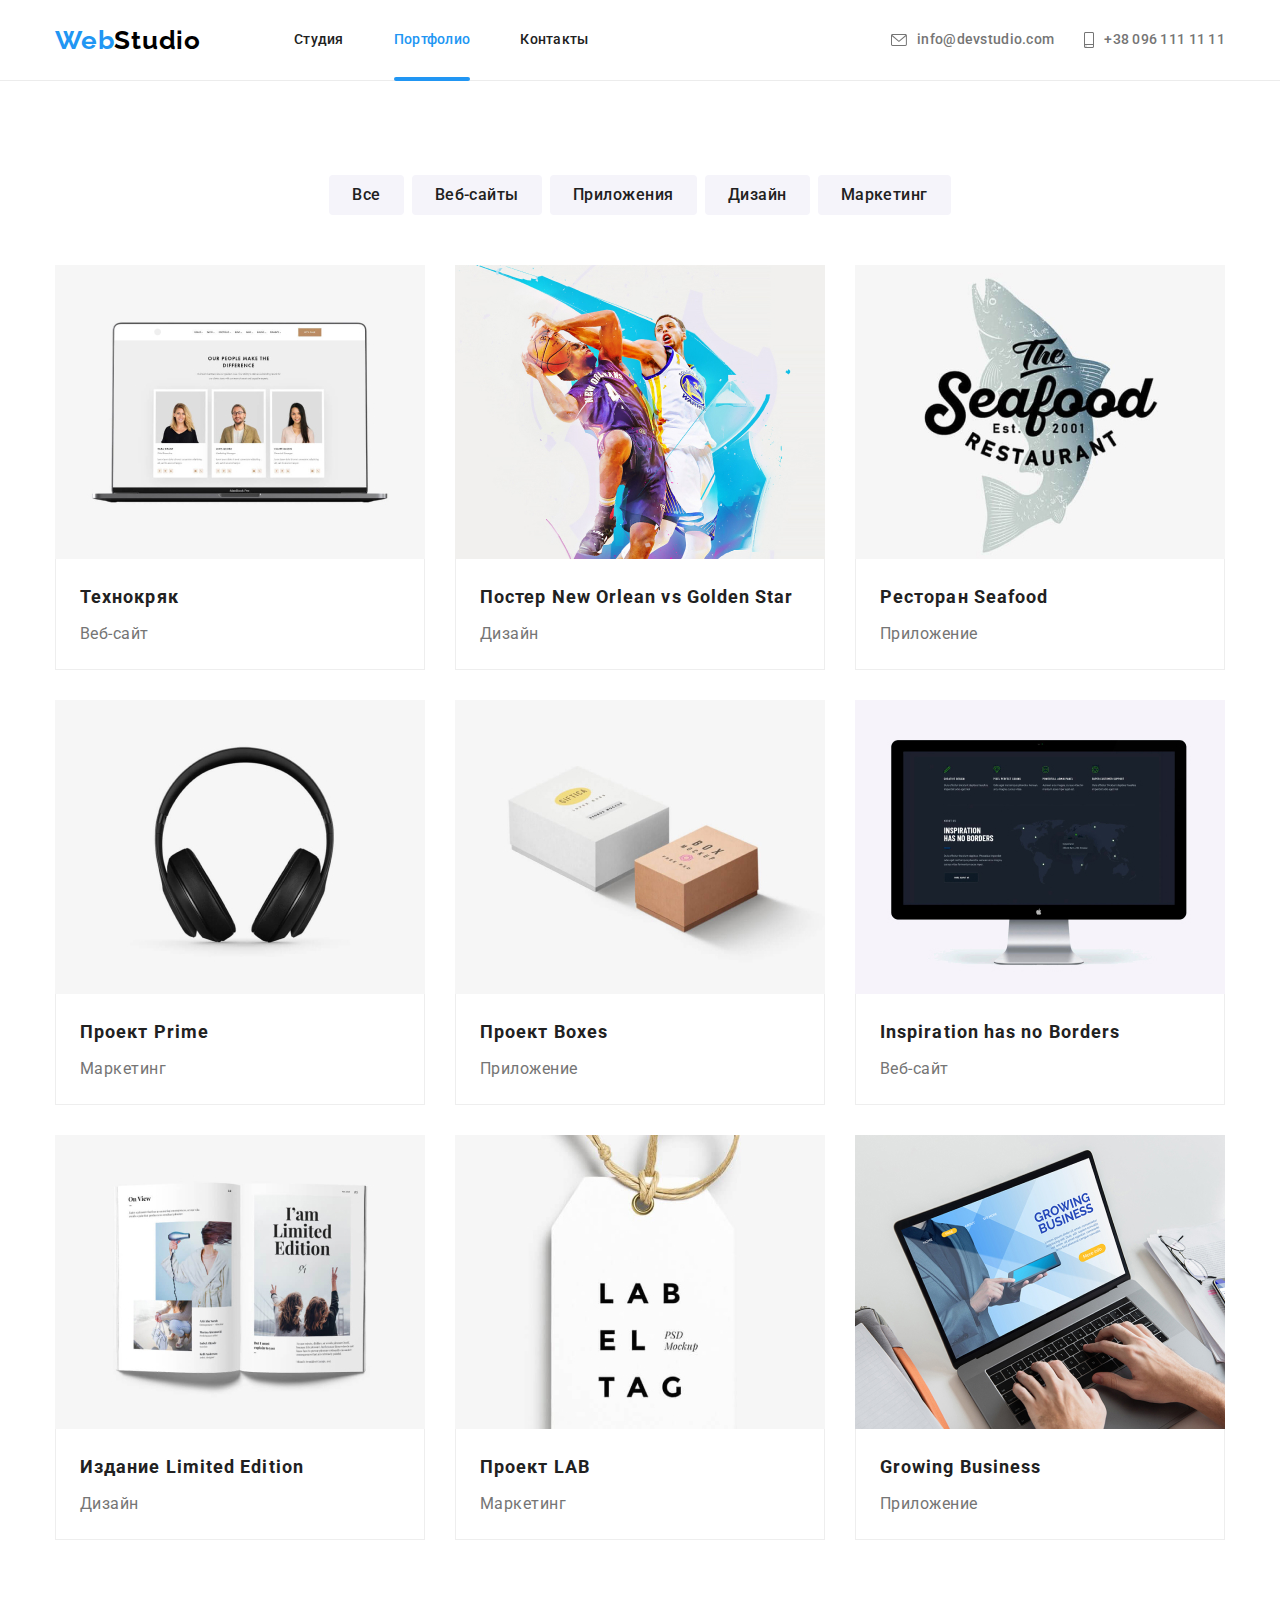
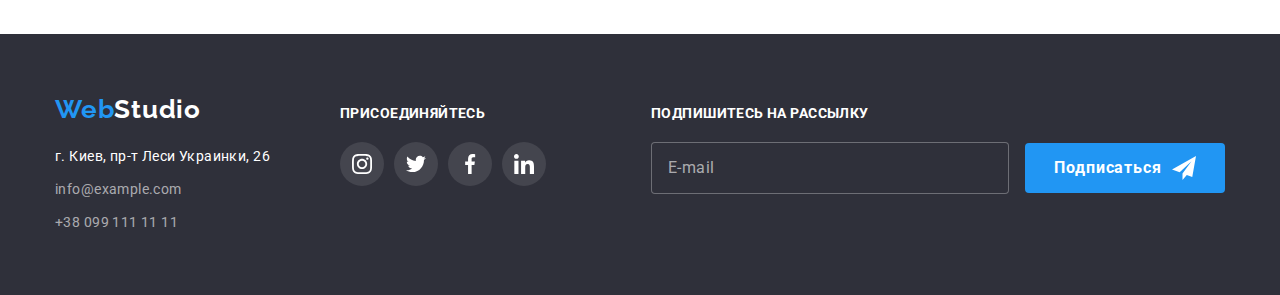
==== commit 6b4346cc: "Revert "start sass"" ====
--- a/portfolio.html
+++ b/portfolio.html
@@ -14,7 +14,7 @@
       rel="stylesheet"
       href="https://cdnjs.cloudflare.com/ajax/libs/modern-normalize/1.1.0/modern-normalize.min.css"
     />
-    <link rel="stylesheet" href="./css/main.min.css" />
+    <link rel="stylesheet" href="./css/styles.css" />
     <title>Портфолио</title>
   </head>
   <body>
--- a/css/styles.css
+++ b/css/styles.css
@@ -0,0 +1,835 @@
+:root {
+  --hero-title-color: #ffffff;
+  --primary-text-color: #212121;
+  --secondary-text-color: #757575;
+  --accent-color: #2196f3;
+  --btn-text-color: #ffffff;
+  --bg-primary-color: #ffffff;
+  --bg-secondary-color: #2f303a;
+  --bg-team-color: #f5f4fa;
+  --footer-address-color: rgba(255, 255, 255, 0.6);
+  --primary-icon-color: #afb1b8;
+  --time-function: cubic-bezier(0.4, 0, 0.2, 1);
+}
+
+body {
+  font-family: Roboto, sans-serif;
+  color: var(--primary-text-color);
+}
+p,
+h1,
+h2,
+h3,
+h4,
+h5,
+h6 {
+  margin: 0;
+}
+ul {
+  padding-left: 0;
+  margin: 0;
+}
+img {
+  display: block;
+}
+.container {
+  width: 1200px;
+  padding-left: 15px;
+  padding-right: 15px;
+  margin-left: auto;
+  margin-right: auto;
+}
+.link {
+  text-decoration: none;
+}
+.list {
+  list-style: none;
+}
+.visually-hidden {
+  position: absolute;
+  width: 1px;
+  height: 1px;
+  margin: -1px;
+  border: 0;
+  padding: 0;
+  white-space: nowrap;
+  clip-path: inset(100%);
+  clip: rect(0 0 0 0);
+  overflow: hidden;
+}
+.section__title {
+  margin-bottom: 50px;
+  font-weight: 700;
+  font-size: 36px;
+  line-height: 1.17;
+  letter-spacing: 0.03em;
+  text-align: center;
+}
+.button {
+  display: inline-flex;
+  align-items: center;
+  justify-content: center;
+
+  min-width: 200px;
+  min-height: 50px;
+  border-radius: 4px;
+  border: none;
+
+  font-family: inherit;
+  font-weight: 700;
+  font-size: 16px;
+  line-height: 1.88;
+  letter-spacing: 0.06em;
+  color: var(--btn-text-color);
+  background-color: var(--accent-color);
+
+  transition-property: background-color, box-shadow;
+  transition-duration: 250ms;
+  transition-timing-function: var(--time-function);
+}
+.soc-icon {
+  width: 20px;
+  height: 20px;
+}
+
+/*---------- header ----------*/
+
+.header {
+  border-bottom: 1px solid #ececec;
+  background-color: var(--bg-primary-color);
+}
+.header__container {
+  display: flex;
+  align-items: center;
+}
+.logo {
+  font-family: 'Raleway';
+  font-weight: 700;
+  font-size: 26px;
+  line-height: 1.19;
+  letter-spacing: 0.03em;
+  color: var(--accent-color);
+}
+.header__logo {
+  color: #000;
+}
+.navigation {
+  margin-left: 93px;
+}
+.navigation__list {
+  display: flex;
+}
+.navigation__list .navigation__item + .navigation__item {
+  margin-left: 50px;
+}
+.navigation__item {
+  position: relative;
+}
+.navigation__link {
+  display: block;
+  padding-top: 32px;
+  padding-bottom: 32px;
+
+  font-weight: 500;
+  font-size: 14px;
+  line-height: 1.14;
+  letter-spacing: 0.02em;
+  color: var(--primary-text-color);
+
+  transition-property: color;
+  transition-duration: 250ms;
+  transition-timing-function: var(--time-function);
+}
+.navigation__link--current {
+  color: var(--accent-color);
+}
+.navigation__link:hover,
+.navigation__link:focus {
+  color: var(--accent-color);
+}
+.navigation__link--current::after {
+  content: '';
+
+  position: absolute;
+  bottom: -1px;
+  left: 0;
+
+  width: 100%;
+  height: 4px;
+  background-color: var(--accent-color);
+  border-radius: 2px;
+}
+.header__list {
+  display: flex;
+  margin-left: auto;
+}
+.header__link {
+  display: flex;
+  align-items: center;
+
+  font-weight: 500;
+  font-size: 14px;
+  line-height: 1.14;
+  letter-spacing: 0.02em;
+  color: var(--secondary-text-color);
+  fill: var(--secondary-text-color);
+
+  transition-property: color, fill;
+  transition-duration: 250ms;
+  transition-timing-function: var(--time-function);
+}
+.header__link:hover,
+.header__link:focus {
+  color: var(--accent-color);
+  fill: var(--accent-color);
+}
+.header__icon {
+  margin-right: 10px;
+}
+.header__item:not(:last-child) {
+  margin-right: 30px;
+}
+
+/*---------- index ----------*/
+
+/*---------- hero ----------*/
+
+.section {
+  padding-top: 94px;
+  padding-bottom: 94px;
+}
+.hero {
+  padding-top: 200px;
+  padding-bottom: 200px;
+  text-align: center;
+  background: var(--bg-secondary-color);
+
+  max-width: 1600px;
+  height: 600px;
+  margin-right: auto;
+  margin-left: auto;
+  background-image: linear-gradient(
+      to right,
+      rgba(47, 48, 58, 0.4),
+      rgba(47, 48, 58, 0.4)
+    ),
+    url('../images/img-hero.jpg');
+  background-position: center;
+  background-repeat: no-repeat;
+  background-size: cover;
+}
+.hero__title {
+  margin-bottom: 30px;
+
+  font-weight: 900;
+  font-size: 44px;
+  line-height: 1.36;
+  letter-spacing: 0.06em;
+  color: var(--hero-title-color);
+  text-transform: uppercase;
+}
+.button:hover,
+.button:focus {
+  background-color: #188ce8;
+  cursor: pointer;
+  box-shadow: 0px 4px 4px rgba(0, 0, 0, 0.15);
+}
+
+/*---------- features ----------*/
+
+.features__list {
+  display: flex;
+}
+.features-item {
+  width: 270px;
+}
+.features-item:not(:last-child) {
+  margin-right: 30px;
+}
+.features__icon-container {
+  display: flex;
+  justify-content: center;
+  align-items: center;
+
+  height: 120px;
+  margin-bottom: 30px;
+
+  background-color: var(--bg-team-color);
+  border-radius: 4px;
+}
+.features__icon {
+  width: 70px;
+  height: 70px;
+}
+.features__title {
+  margin-bottom: 10px;
+
+  font-weight: 700;
+  font-size: 14px;
+  line-height: 1.14;
+  letter-spacing: 0.03em;
+  text-transform: uppercase;
+}
+.features__text {
+  font-size: 14px;
+  line-height: 1.71;
+  letter-spacing: 0.03em;
+  color: var(--secondary-text-color);
+}
+
+/*---------- about ----------*/
+
+.about {
+  padding-top: 0;
+}
+.about__list {
+  display: flex;
+}
+.about__item:not(:last-child) {
+  margin-right: 30px;
+}
+.about__box {
+  position: relative;
+}
+.about__overlay {
+  position: absolute;
+  bottom: 0;
+  left: 0;
+
+  display: flex;
+  justify-content: center;
+  align-items: center;
+
+  width: 100%;
+  height: 70px;
+  background-color: rgba(47, 48, 58, 0.8);
+}
+.about__label {
+  font-weight: 700;
+  font-size: 14px;
+  line-height: 1.14;
+  letter-spacing: 0.03em;
+  text-transform: uppercase;
+  color: #ffffff;
+}
+
+/*---------- team ----------*/
+
+.team {
+  background-color: var(--bg-team-color);
+}
+.team__list {
+  display: flex;
+  justify-content: space-between;
+}
+.card-member {
+  background-color: var(--bg-primary-color);
+  box-shadow: 0px 1px 3px rgba(0, 0, 0, 0.12), 0px 1px 1px rgba(0, 0, 0, 0.14),
+    0px 2px 1px rgba(0, 0, 0, 0.2);
+  border-radius: 0px 0px 4px 4px;
+}
+.card-member__box {
+  padding-top: 30px;
+  padding-bottom: 30px;
+}
+.card-member__name {
+  margin-bottom: 10px;
+
+  font-weight: 500;
+  font-size: 16px;
+  line-height: 1.19;
+  letter-spacing: 0.03em;
+  text-align: center;
+}
+.card-member__position {
+  margin-bottom: 16px;
+
+  font-size: 16px;
+  line-height: 1.19;
+  letter-spacing: 0.03em;
+  text-align: center;
+  color: var(--secondary-text-color);
+}
+.card-member__list {
+  display: flex;
+  justify-content: center;
+}
+.card-member__item + .card-member__item {
+  margin-left: 10px;
+}
+.card-member__link {
+  display: flex;
+  justify-content: center;
+  align-items: center;
+
+  width: 44px;
+  height: 44px;
+  background-color: var(--bg-primary-color);
+  border-radius: 50%;
+
+  fill: var(--primary-icon-color);
+
+  transition-property: background-color, fill;
+  transition-duration: 250ms;
+  transition-timing-function: var(--time-function);
+}
+.card-member__link:hover,
+.card-member__link:focus {
+  background-color: var(--accent-color);
+  fill: #ffffff;
+}
+
+/*---------- clients ----------*/
+
+.clients__list {
+  display: flex;
+  justify-content: center;
+}
+.clients__item + .clients__item {
+  margin-left: 30px;
+}
+.clients__link {
+  display: flex;
+  justify-content: center;
+  align-items: center;
+
+  width: 170px;
+  height: 92px;
+  border: 1px solid var(--primary-icon-color);
+  border-radius: 4px;
+
+  fill: var(--primary-icon-color);
+
+  transition-property: border-color, fill;
+  transition-duration: 250ms;
+  transition-timing-function: var(--time-function);
+}
+.clients__link:hover,
+.clients__link:focus {
+  border-color: var(--accent-color);
+  fill: var(--accent-color);
+}
+.clients__icon {
+  width: 106px;
+  height: 60px;
+}
+
+/*---------- portfolio ----------*/
+
+.filter {
+  display: flex;
+  justify-content: center;
+  margin-bottom: 50px;
+}
+.filter__item:not(:last-child) {
+  margin-right: 8px;
+}
+.filter__btn {
+  padding: 6px 22px;
+  border-radius: 4px;
+  border: 1px solid transparent;
+
+  font-family: inherit;
+  font-weight: 500;
+  font-size: 16px;
+  line-height: 1.63;
+  text-align: center;
+  letter-spacing: 0.03em;
+  color: var(--primary-text-color);
+  background-color: var(--bg-team-color);
+
+  transition-property: color, background-color, box-shadow;
+  transition-duration: 250ms;
+  transition-timing-function: var(--time-function);
+}
+.filter__btn:hover,
+.filter__btn:focus {
+  cursor: pointer;
+  color: var(--hero-title-color);
+  background-color: var(--accent-color);
+  box-shadow: 0px 3px 1px rgba(0, 0, 0, 0.1), 0px 1px 2px rgba(0, 0, 0, 0.08),
+    0px 2px 2px rgba(0, 0, 0, 0.12);
+}
+.portfolio__list {
+  display: flex;
+  flex-wrap: wrap;
+  gap: 30px;
+}
+.portfolio__item {
+  background-color: var(--bg-primary-color);
+}
+.portfolio__link {
+  display: block;
+
+  transition-property: box-shadow;
+  transition-duration: 250ms;
+  transition-timing-function: var(--time-function);
+}
+.portfolio__link:hover,
+.portfolio__link:focus {
+  box-shadow: 0px 1px 1px rgba(0, 0, 0, 0.12), 0px 4px 4px rgba(0, 0, 0, 0.06),
+    1px 4px 6px rgba(0, 0, 0, 0.16);
+}
+
+.portfolio__box {
+  position: relative;
+  overflow: hidden;
+}
+.portfolio__overlay {
+  position: absolute;
+  bottom: 0;
+  left: 0;
+  transform: translateY(calc(100% + 1px));
+  transition: transform 250ms ease;
+
+  display: flex;
+  align-items: center;
+
+  width: 100%;
+  height: 100%;
+  background-color: rgba(33, 150, 243, 0.9);
+}
+.portfolio__label {
+  padding: 0 24px;
+  font-size: 18px;
+  line-height: 1.56;
+  letter-spacing: 0.03em;
+  color: #ffffff;
+}
+.portfolio__link:hover .portfolio__overlay,
+.portfolio__link:focus .portfolio__overlay {
+  transform: translateY(0);
+}
+
+.portfolio__description {
+  padding: 20px 24px;
+  border: 1px solid #eeeeee;
+  border-top: none;
+}
+.portfolio__title {
+  font-weight: 700;
+  font-size: 18px;
+  line-height: 2;
+  letter-spacing: 0.06em;
+  color: var(--primary-text-color);
+}
+.portfolio__text {
+  margin-top: 4px;
+
+  font-size: 16px;
+  line-height: 1.88;
+  letter-spacing: 0.03em;
+  color: var(--secondary-text-color);
+}
+
+/*---------- backdrop ----------*/
+
+.backdrop {
+  position: fixed;
+  top: 0;
+  left: 0;
+  width: 100%;
+  height: 100%;
+  background-color: rgba(0, 0, 0, 0.2);
+
+  opacity: 1;
+  transition: opacity 250ms var(--time-function);
+}
+.backdrop.is-hidden {
+  opacity: 0;
+  pointer-events: none;
+}
+.backdrop.is-hidden .modal {
+  transform: translate(-50%, -50%) scale(0.8);
+}
+.modal {
+  position: absolute;
+  top: 50%;
+  left: 50%;
+
+  min-width: 528px;
+  min-height: 581px;
+  background-color: #fff;
+  border-radius: 4px;
+  box-shadow: 0px 1px 3px rgba(0, 0, 0, 0.12), 0px 1px 1px rgba(0, 0, 0, 0.14),
+    0px 2px 1px rgba(0, 0, 0, 0.2);
+
+  transform: translate(-50%, -50%) scale(1);
+  transition: transform 250ms var(--time-function);
+}
+.close-button {
+  position: absolute;
+  top: 8px;
+  right: 8px;
+
+  display: flex;
+  justify-content: center;
+  align-items: center;
+
+  width: 30px;
+  height: 30px;
+  background-color: #fff;
+  border: 1px solid rgba(0, 0, 0, 0.1);
+  border-radius: 50%;
+
+  transition-property: fill;
+  transition-duration: 250ms;
+  transition-timing-function: var(--time-function);
+}
+.close-button:hover {
+  cursor: pointer;
+  fill: var(--accent-color);
+}
+
+/*---------- form ----------*/
+
+.form {
+  padding: 40px;
+}
+.form__action {
+  display: block;
+
+  margin-bottom: 12px;
+
+  font-weight: 700;
+  font-size: 20px;
+  line-height: 1.15;
+  text-align: center;
+  letter-spacing: 0.03em;
+  color: var(--primary-text-color);
+}
+.form__field {
+  position: relative;
+
+  display: flex;
+  flex-direction: column;
+
+  margin-bottom: 10px;
+}
+.form__label {
+  margin-bottom: 4px;
+
+  font-size: 12px;
+  line-height: 1.17;
+  letter-spacing: 0.01em;
+  color: var(--secondary-text-color);
+}
+.form__field--comment {
+  margin-bottom: 20px;
+}
+.form__input {
+  padding: 12px 16px 12px 42px;
+
+  font-size: 16px;
+  line-height: 1.13;
+  letter-spacing: 0.01em;
+
+  border: 1px solid rgba(33, 33, 33, 0.2);
+  border-radius: 4px;
+
+  transition-property: border-color;
+  transition-duration: 250ms;
+  transition-timing-function: var(--time-function);
+}
+.form__icon {
+  position: absolute;
+  bottom: 13px;
+  left: 12px;
+
+  width: 18px;
+  height: 18px;
+
+  transition-property: fill;
+  transition-duration: 250ms;
+  transition-timing-function: var(--time-function);
+}
+.form__input:focus + .form__icon {
+  fill: var(--accent-color);
+}
+.form__textarea {
+  padding: 12px 16px;
+
+  resize: none;
+  width: 100%;
+  height: 120px;
+
+  font-size: 14px;
+  line-height: 1.14;
+  letter-spacing: 0.01em;
+
+  border: 1px solid rgba(33, 33, 33, 0.2);
+  border-radius: 4px;
+
+  transition-property: border-color;
+  transition-duration: 250ms;
+  transition-timing-function: var(--time-function);
+}
+.form__input:focus,
+.form__textarea:focus {
+  outline: none;
+  border: 1px solid #2196f3;
+}
+.form__textarea::placeholder {
+  font-size: 14px;
+  line-height: 1.14;
+  letter-spacing: 0.01em;
+  color: rgba(117, 117, 117, 0.5);
+}
+.form__checkbox {
+  align-items: center;
+  margin-bottom: 30px;
+}
+.checkbox__lable {
+  position: relative;
+
+  padding-left: 24px;
+
+  font-size: 14px;
+  line-height: 1.71;
+  letter-spacing: 0.03em;
+
+  color: #757575;
+}
+.checkbox__icon {
+  position: absolute;
+  top: 50%;
+  left: 0;
+  transform: translateY(-50%);
+
+  width: 16px;
+  height: 15px;
+}
+.checkbox__icon--check {
+  transition-property: fill;
+  transition-duration: 250ms;
+  transition-timing-function: var(--time-function);
+}
+.checkbox__icon--checkin {
+  opacity: 0;
+  transform: translateY(-50%) scale(1.2);
+
+  transition-property: opacity, transform;
+  transition-duration: 250ms;
+  transition-timing-function: var(--time-function);
+}
+.checkbox__input:checked ~ .checkbox__icon--checkin {
+  opacity: 1;
+  transform: translateY(-50%) scale(1);
+}
+.checkbox__input:checked ~ .checkbox__icon--check {
+  fill: var(--accent-color);
+}
+
+.agreement-conditions {
+  color: var(--accent-color);
+}
+.submit-button {
+  display: block;
+  margin-left: auto;
+  margin-right: auto;
+}
+
+/*---------- footer ----------*/
+
+.footer {
+  padding-top: 60px;
+  padding-bottom: 60px;
+  background-color: var(--bg-secondary-color);
+}
+.footer__container {
+  display: flex;
+  align-items: baseline;
+}
+.footer__logo {
+  color: #fff;
+}
+.adress {
+  margin-top: 20px;
+  font-style: normal;
+}
+.address__item + .address__item {
+  margin-top: 9px;
+}
+.address__link,
+.address__mail,
+.address__tel {
+  font-size: 14px;
+  line-height: 1.71;
+  letter-spacing: 0.03em;
+  color: var(--footer-address-color);
+}
+.address__link {
+  color: #fff;
+}
+.footer__text {
+  display: block;
+
+  margin-bottom: 20px;
+
+  font-weight: 700;
+  font-size: 14px;
+  line-height: 1.14;
+  letter-spacing: 0.03em;
+  text-transform: uppercase;
+  color: #ffffff;
+}
+.join {
+  margin-left: 70px;
+}
+.join__list {
+  display: flex;
+  justify-content: center;
+}
+.join__item + .join__item {
+  margin-left: 10px;
+}
+.join__link {
+  display: flex;
+  justify-content: center;
+  align-items: center;
+
+  width: 44px;
+  height: 44px;
+  background-color: rgba(255, 255, 255, 0.1);
+  border-radius: 50%;
+
+  fill: #ffffff;
+
+  transition-property: background-color;
+  transition-duration: 250ms;
+  transition-timing-function: var(--time-function);
+}
+.join__link:hover,
+.join__link:focus {
+  background-color: var(--accent-color);
+}
+
+.subscribe {
+  margin-left: auto;
+}
+.subscribe__input {
+  min-width: 358px;
+  padding: 15px 16px;
+
+  font-size: 16px;
+  line-height: 1.25;
+  letter-spacing: 0.03em;
+  color: rgba(255, 255, 255, 0.6);
+
+  border: 1px solid rgba(255, 255, 255, 0.3);
+  border-radius: 4px;
+  background-color: #2f303a;
+  outline: none;
+}
+.subscribe__input::placeholder {
+  font-size: 16px;
+  line-height: 1.25;
+  letter-spacing: 0.03em;
+  color: rgba(255, 255, 255, 0.6);
+}
+.sub-button {
+  margin-left: 12px;
+}
+.sub-button__icon {
+  margin-left: 10px;
+}
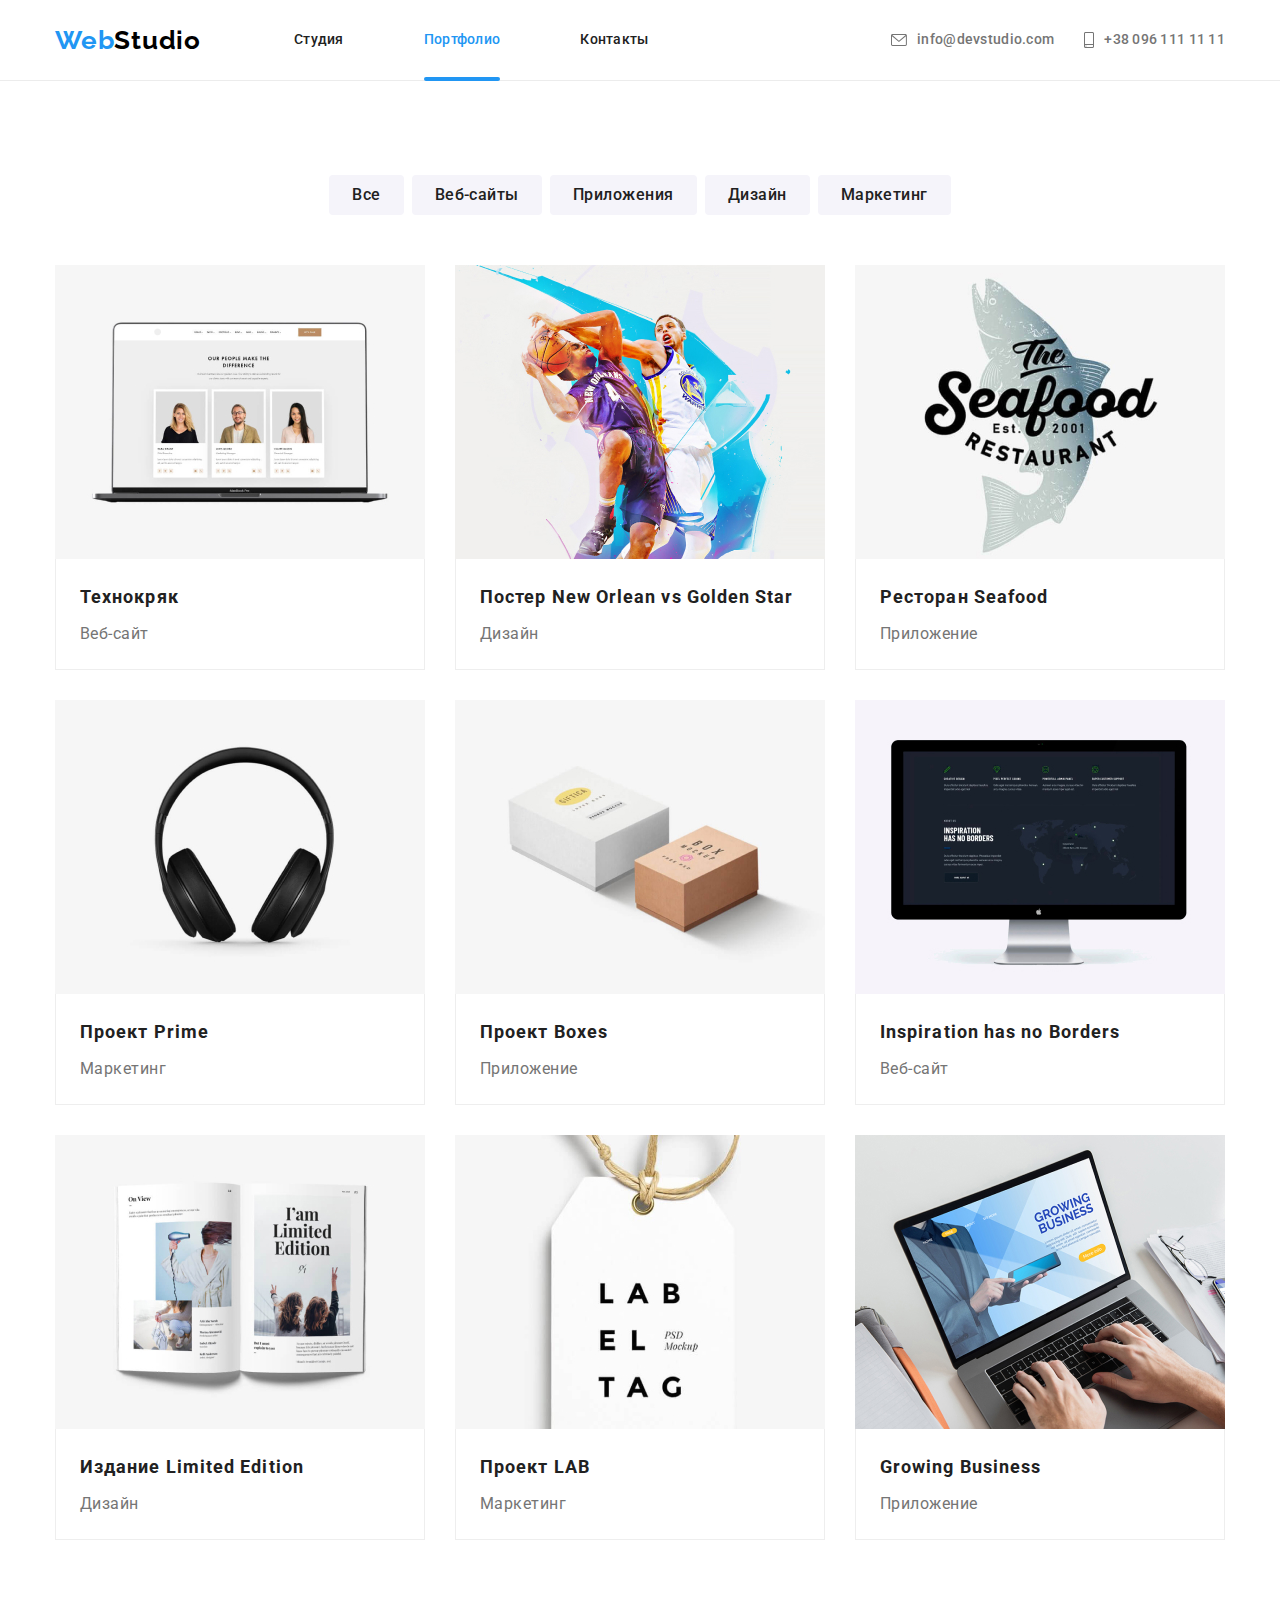
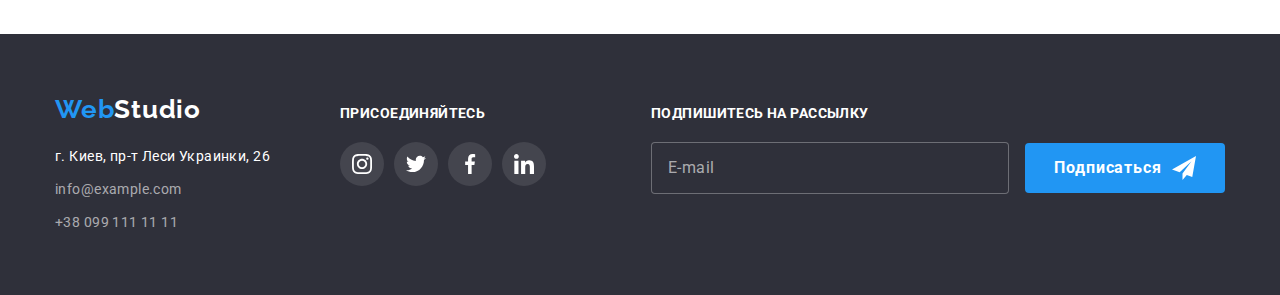
==== commit 67e68641: "add sass" ====
--- a/portfolio.html
+++ b/portfolio.html
@@ -14,7 +14,7 @@
       rel="stylesheet"
       href="https://cdnjs.cloudflare.com/ajax/libs/modern-normalize/1.1.0/modern-normalize.min.css"
     />
-    <link rel="stylesheet" href="./css/styles.css" />
+    <link rel="stylesheet" href="./css/main.min.css" />
     <title>Портфолио</title>
   </head>
   <body>
--- a/css/main.min.css
+++ b/css/main.min.css
@@ -0,0 +1,2 @@
+p,h1,h2,h3,h4,h5,h6{margin:0}ul{padding-left:0;margin:0}img{display:block}.link{text-decoration:none}.list{list-style:none}.visually-hidden{position:absolute;width:1px;height:1px;margin:-1px;border:0;padding:0;white-space:nowrap;-webkit-clip-path:inset(100%);clip-path:inset(100%);clip:rect(0 0 0 0);overflow:hidden}.logo{font-family:'Raleway';font-weight:700;font-size:26px;line-height:1.19;letter-spacing:0.03em;color:#2196f3}.header__logo{color:#000}.footer__logo{color:#fff}.header{border-bottom:1px solid #ececec;background-color:#fff}.header__container{display:-webkit-box;display:-ms-flexbox;display:flex;-webkit-box-align:center;-ms-flex-align:center;align-items:center}.navigation{margin-left:93px}.navigation__list{display:-webkit-box;display:-ms-flexbox;display:flex}.navigation__item{position:relative}.navigation__item:not(:last-child){margin-right:30px}.navigation__item+.navigation__item{margin-left:50px}.navigation__link{display:block;padding-top:32px;padding-bottom:32px;font-weight:500;font-size:14px;line-height:1.14;letter-spacing:0.02em;color:#212121;-webkit-transition-property:color;transition-property:color;-webkit-transition-duration:250ms;transition-duration:250ms;-webkit-transition-timing-function:cubic-bezier(0.4, 0, 0.2, 1);transition-timing-function:cubic-bezier(0.4, 0, 0.2, 1)}.navigation__link--current{color:#2196f3}.navigation__link:hover,.navigation__link:focus{color:#2196f3}.navigation__link--current::after{content:'';position:absolute;bottom:-1px;left:0;width:100%;height:4px;background-color:#2196f3;border-radius:2px}.header__list{display:-webkit-box;display:-ms-flexbox;display:flex;margin-left:auto}.header__item:not(:last-child){margin-right:30px}.header__link{display:-webkit-box;display:-ms-flexbox;display:flex;-webkit-box-align:center;-ms-flex-align:center;align-items:center;font-weight:500;font-size:14px;line-height:1.14;letter-spacing:0.02em;color:#757575;fill:#757575;-webkit-transition-property:color, fill;transition-property:color, fill;-webkit-transition-duration:250ms;transition-duration:250ms;-webkit-transition-timing-function:cubic-bezier(0.4, 0, 0.2, 1);transition-timing-function:cubic-bezier(0.4, 0, 0.2, 1)}.header__link:hover,.header__link:focus{color:#2196f3;fill:#2196f3}.header__icon{margin-right:10px}body{font-family:Roboto, sans-serif;color:#212121}.section{padding-top:94px;padding-bottom:94px}.container{width:1200px;padding-left:15px;padding-right:15px;margin-left:auto;margin-right:auto}.section__title{margin-bottom:50px;font-weight:700;font-size:36px;line-height:1.17;letter-spacing:0.03em;text-align:center}.button{display:-webkit-inline-box;display:-ms-inline-flexbox;display:inline-flex;-webkit-box-align:center;-ms-flex-align:center;align-items:center;-webkit-box-pack:center;-ms-flex-pack:center;justify-content:center;min-width:200px;min-height:50px;border-radius:4px;border:none;font-family:inherit;font-weight:700;font-size:16px;line-height:1.88;letter-spacing:0.06em;color:#fff;background-color:#2196f3;-webkit-transition-property:background-color, -webkit-box-shadow;transition-property:background-color, -webkit-box-shadow;transition-property:background-color, box-shadow;transition-property:background-color, box-shadow, -webkit-box-shadow;-webkit-transition-duration:250ms;transition-duration:250ms;-webkit-transition-timing-function:cubic-bezier(0.4, 0, 0.2, 1);transition-timing-function:cubic-bezier(0.4, 0, 0.2, 1)}.button:hover,.button:focus{background-color:#188ce8;cursor:pointer;-webkit-box-shadow:0px 4px 4px rgba(0,0,0,0.15);box-shadow:0px 4px 4px rgba(0,0,0,0.15)}.hero{padding-top:200px;padding-bottom:200px;text-align:center;background:#2f303a;max-width:1600px;height:600px;margin-right:auto;margin-left:auto;background-image:-webkit-gradient(linear, left top, right top, from(rgba(47,48,58,0.4)), to(rgba(47,48,58,0.4))),url("../images/img-hero.jpg");background-image:linear-gradient(to right, rgba(47,48,58,0.4), rgba(47,48,58,0.4)),url("../images/img-hero.jpg");background-position:center;background-repeat:no-repeat;background-size:cover}.hero__title{margin-bottom:30px;font-weight:900;font-size:44px;line-height:1.36;letter-spacing:0.06em;color:#fff;text-transform:uppercase}.features__list{display:-webkit-box;display:-ms-flexbox;display:flex}.features__item{width:270px}.features__item:not(:last-child){margin-right:30px}.features__icon-container{display:-webkit-box;display:-ms-flexbox;display:flex;-webkit-box-pack:center;-ms-flex-pack:center;justify-content:center;-webkit-box-align:center;-ms-flex-align:center;align-items:center;height:120px;margin-bottom:30px;background-color:#f5f4fa;border-radius:4px}.features__icon{width:70px;height:70px}.features__title{margin-bottom:10px;font-weight:700;font-size:14px;line-height:1.14;letter-spacing:0.03em;text-transform:uppercase}.features__text{font-size:14px;line-height:1.71;letter-spacing:0.03em;color:#757575}.about{padding-top:0}.about__list{display:-webkit-box;display:-ms-flexbox;display:flex}.about__item:not(:last-child){margin-right:30px}.about__box{position:relative}.about__overlay{position:absolute;bottom:0;left:0;display:-webkit-box;display:-ms-flexbox;display:flex;-webkit-box-pack:center;-ms-flex-pack:center;justify-content:center;-webkit-box-align:center;-ms-flex-align:center;align-items:center;width:100%;height:70px;background-color:rgba(47,48,58,0.8)}.about__label{font-weight:700;font-size:14px;line-height:1.14;letter-spacing:0.03em;text-transform:uppercase;color:#fff}.team{background-color:#f5f4fa}.team__list{display:-webkit-box;display:-ms-flexbox;display:flex;-webkit-box-pack:justify;-ms-flex-pack:justify;justify-content:space-between}.card-member{background-color:#fff;-webkit-box-shadow:0px 1px 3px rgba(0,0,0,0.12),0px 1px 1px rgba(0,0,0,0.14),0px 2px 1px rgba(0,0,0,0.2);box-shadow:0px 1px 3px rgba(0,0,0,0.12),0px 1px 1px rgba(0,0,0,0.14),0px 2px 1px rgba(0,0,0,0.2);border-radius:0px 0px 4px 4px}.card-member__box{padding-top:30px;padding-bottom:30px}.card-member__name{margin-bottom:10px;font-weight:500;font-size:16px;line-height:1.19;letter-spacing:0.03em;text-align:center}.card-member__position{margin-bottom:16px;font-size:16px;line-height:1.19;letter-spacing:0.03em;text-align:center;color:#757575}.card-member__list{display:-webkit-box;display:-ms-flexbox;display:flex;-webkit-box-pack:center;-ms-flex-pack:center;justify-content:center}.card-member__item+.card-member__item{margin-left:10px}.card-member__link{display:-webkit-box;display:-ms-flexbox;display:flex;-webkit-box-pack:center;-ms-flex-pack:center;justify-content:center;-webkit-box-align:center;-ms-flex-align:center;align-items:center;width:44px;height:44px;background-color:#fff;border-radius:50%;fill:#afb1b8;-webkit-transition-property:background-color, fill;transition-property:background-color, fill;-webkit-transition-duration:250ms;transition-duration:250ms;-webkit-transition-timing-function:cubic-bezier(0.4, 0, 0.2, 1);transition-timing-function:cubic-bezier(0.4, 0, 0.2, 1)}.card-member__link:hover,.card-member__link:focus{background-color:#2196f3;fill:#fff}.soc-icon{width:20px;height:20px}.clients__list{display:-webkit-box;display:-ms-flexbox;display:flex;-webkit-box-pack:center;-ms-flex-pack:center;justify-content:center}.clients__item+.clients__item{margin-left:30px}.clients__link{display:-webkit-box;display:-ms-flexbox;display:flex;-webkit-box-pack:center;-ms-flex-pack:center;justify-content:center;-webkit-box-align:center;-ms-flex-align:center;align-items:center;width:170px;height:92px;border:1px solid #afb1b8;border-radius:4px;fill:#afb1b8;-webkit-transition-property:border-color, fill;transition-property:border-color, fill;-webkit-transition-duration:250ms;transition-duration:250ms;-webkit-transition-timing-function:cubic-bezier(0.4, 0, 0.2, 1);transition-timing-function:cubic-bezier(0.4, 0, 0.2, 1)}.clients__link:hover,.clients__link:focus{border-color:#2196f3;fill:#2196f3}.clients__icon{width:106px;height:60px}.backdrop{position:fixed;top:0;left:0;width:100%;height:100%;background-color:rgba(0,0,0,0.2);opacity:1;-webkit-transition:opacity 250ms cubic-bezier(0.4, 0, 0.2, 1);transition:opacity 250ms cubic-bezier(0.4, 0, 0.2, 1)}.backdrop.is-hidden{opacity:0;pointer-events:none}.is-hidden .modal{-webkit-transform:translate(-50%, -50%) scale(0.8);transform:translate(-50%, -50%) scale(0.8)}.modal{position:absolute;top:50%;left:50%;min-width:528px;min-height:581px;background-color:#fff;border-radius:4px;-webkit-box-shadow:0px 1px 3px rgba(0,0,0,0.12),0px 1px 1px rgba(0,0,0,0.14),0px 2px 1px rgba(0,0,0,0.2);box-shadow:0px 1px 3px rgba(0,0,0,0.12),0px 1px 1px rgba(0,0,0,0.14),0px 2px 1px rgba(0,0,0,0.2);-webkit-transform:translate(-50%, -50%) scale(1);transform:translate(-50%, -50%) scale(1);-webkit-transition:-webkit-transform 250ms cubic-bezier(0.4, 0, 0.2, 1);transition:-webkit-transform 250ms cubic-bezier(0.4, 0, 0.2, 1);transition:transform 250ms cubic-bezier(0.4, 0, 0.2, 1);transition:transform 250ms cubic-bezier(0.4, 0, 0.2, 1), -webkit-transform 250ms cubic-bezier(0.4, 0, 0.2, 1)}.close-button{position:absolute;top:8px;right:8px;display:-webkit-box;display:-ms-flexbox;display:flex;-webkit-box-pack:center;-ms-flex-pack:center;justify-content:center;-webkit-box-align:center;-ms-flex-align:center;align-items:center;width:30px;height:30px;background-color:#fff;border:1px solid rgba(0,0,0,0.1);border-radius:50%;-webkit-transition-property:fill;transition-property:fill;-webkit-transition-duration:250ms;transition-duration:250ms;-webkit-transition-timing-function:cubic-bezier(0.4, 0, 0.2, 1);transition-timing-function:cubic-bezier(0.4, 0, 0.2, 1)}.close-button:hover{cursor:pointer;fill:#2196f3}.form{padding:40px}.form__action{display:block;margin-bottom:12px;font-weight:700;font-size:20px;line-height:1.15;text-align:center;letter-spacing:0.03em;color:#212121}.form__field{position:relative;display:-webkit-box;display:-ms-flexbox;display:flex;-webkit-box-orient:vertical;-webkit-box-direction:normal;-ms-flex-direction:column;flex-direction:column;margin-bottom:10px}.form__field--comment{margin-bottom:20px}.form__label{margin-bottom:4px;font-size:12px;line-height:1.17;letter-spacing:0.01em;color:#757575}.form__input{padding:12px 16px 12px 42px;font-size:16px;line-height:1.13;letter-spacing:0.01em;border:1px solid rgba(33,33,33,0.2);border-radius:4px;-webkit-transition-property:border-color;transition-property:border-color;-webkit-transition-duration:250ms;transition-duration:250ms;-webkit-transition-timing-function:cubic-bezier(0.4, 0, 0.2, 1);transition-timing-function:cubic-bezier(0.4, 0, 0.2, 1)}.form__input:focus{outline:none;border:1px solid #2196f3}.form__icon{position:absolute;bottom:13px;left:12px;width:18px;height:18px;-webkit-transition-property:fill;transition-property:fill;-webkit-transition-duration:250ms;transition-duration:250ms;-webkit-transition-timing-function:cubic-bezier(0.4, 0, 0.2, 1);transition-timing-function:cubic-bezier(0.4, 0, 0.2, 1)}.form__input:focus+.form__icon{fill:#2196f3}.form__textarea{padding:12px 16px;resize:none;width:100%;height:120px;font-size:14px;line-height:1.14;letter-spacing:0.01em;border:1px solid rgba(33,33,33,0.2);border-radius:4px;-webkit-transition-property:border-color;transition-property:border-color;-webkit-transition-duration:250ms;transition-duration:250ms;-webkit-transition-timing-function:cubic-bezier(0.4, 0, 0.2, 1);transition-timing-function:cubic-bezier(0.4, 0, 0.2, 1)}.form__textarea:focus{outline:none;border:1px solid #2196f3}.form__textarea::-webkit-input-placeholder{font-size:14px;line-height:1.14;letter-spacing:0.01em;color:rgba(117,117,117,0.5)}.form__textarea:-ms-input-placeholder{font-size:14px;line-height:1.14;letter-spacing:0.01em;color:rgba(117,117,117,0.5)}.form__textarea::-ms-input-placeholder{font-size:14px;line-height:1.14;letter-spacing:0.01em;color:rgba(117,117,117,0.5)}.form__textarea::placeholder{font-size:14px;line-height:1.14;letter-spacing:0.01em;color:rgba(117,117,117,0.5)}.checkbox{-webkit-box-align:center;-ms-flex-align:center;align-items:center;margin-bottom:30px}.checkbox__lable{position:relative;padding-left:24px;font-size:14px;line-height:1.71;letter-spacing:0.03em;color:#757575}.checkbox__icon{position:absolute;top:50%;left:0;-webkit-transform:translateY(-50%);transform:translateY(-50%);width:16px;height:15px}.checkbox__icon--check{-webkit-transition-property:fill;transition-property:fill;-webkit-transition-duration:250ms;transition-duration:250ms;-webkit-transition-timing-function:cubic-bezier(0.4, 0, 0.2, 1);transition-timing-function:cubic-bezier(0.4, 0, 0.2, 1)}.checkbox__icon--checkin{opacity:0;-webkit-transform:translateY(-50%) scale(1.2);transform:translateY(-50%) scale(1.2);-webkit-transition-property:opacity, -webkit-transform;transition-property:opacity, -webkit-transform;transition-property:opacity, transform;transition-property:opacity, transform, -webkit-transform;-webkit-transition-duration:250ms;transition-duration:250ms;-webkit-transition-timing-function:cubic-bezier(0.4, 0, 0.2, 1);transition-timing-function:cubic-bezier(0.4, 0, 0.2, 1)}.checkbox__input:checked ~ .checkbox__icon--checkin{opacity:1;-webkit-transform:translateY(-50%) scale(1);transform:translateY(-50%) scale(1)}.checkbox__input:checked ~ .checkbox__icon--check{fill:#2196f3}.agreement-conditions{color:#2196f3}.submit-button{display:block;margin-left:auto;margin-right:auto}.filter{display:-webkit-box;display:-ms-flexbox;display:flex;-webkit-box-pack:center;-ms-flex-pack:center;justify-content:center;margin-bottom:50px}.filter__item:not(:last-child){margin-right:8px}.filter__btn{padding:6px 22px;border-radius:4px;border:1px solid transparent;font-family:inherit;font-weight:500;font-size:16px;line-height:1.63;text-align:center;letter-spacing:0.03em;color:#212121;background-color:#f5f4fa;-webkit-transition-property:color, background-color, -webkit-box-shadow;transition-property:color, background-color, -webkit-box-shadow;transition-property:color, background-color, box-shadow;transition-property:color, background-color, box-shadow, -webkit-box-shadow;-webkit-transition-duration:250ms;transition-duration:250ms;-webkit-transition-timing-function:cubic-bezier(0.4, 0, 0.2, 1);transition-timing-function:cubic-bezier(0.4, 0, 0.2, 1)}.filter__btn:hover,.filter__btn:focus{cursor:pointer;color:#fff;background-color:#2196f3;-webkit-box-shadow:0px 3px 1px rgba(0,0,0,0.1),0px 1px 2px rgba(0,0,0,0.08),0px 2px 2px rgba(0,0,0,0.12);box-shadow:0px 3px 1px rgba(0,0,0,0.1),0px 1px 2px rgba(0,0,0,0.08),0px 2px 2px rgba(0,0,0,0.12)}.portfolio__list{display:-webkit-box;display:-ms-flexbox;display:flex;-ms-flex-wrap:wrap;flex-wrap:wrap;gap:30px}.portfolio__item{background-color:#fff}.portfolio__link{display:block;-webkit-transition-property:-webkit-box-shadow;transition-property:-webkit-box-shadow;transition-property:box-shadow;transition-property:box-shadow, -webkit-box-shadow;-webkit-transition-duration:250ms;transition-duration:250ms;-webkit-transition-timing-function:cubic-bezier(0.4, 0, 0.2, 1);transition-timing-function:cubic-bezier(0.4, 0, 0.2, 1)}.portfolio__link:hover,.portfolio__link:focus{-webkit-box-shadow:0px 1px 1px rgba(0,0,0,0.12),0px 4px 4px rgba(0,0,0,0.06),1px 4px 6px rgba(0,0,0,0.16);box-shadow:0px 1px 1px rgba(0,0,0,0.12),0px 4px 4px rgba(0,0,0,0.06),1px 4px 6px rgba(0,0,0,0.16)}.portfolio__box{position:relative;overflow:hidden}.portfolio__overlay{position:absolute;bottom:0;left:0;-webkit-transform:translateY(calc(100% + 1px));transform:translateY(calc(100% + 1px));-webkit-transition:-webkit-transform 250ms ease;transition:-webkit-transform 250ms ease;transition:transform 250ms ease;transition:transform 250ms ease, -webkit-transform 250ms ease;display:-webkit-box;display:-ms-flexbox;display:flex;-webkit-box-align:center;-ms-flex-align:center;align-items:center;width:100%;height:100%;background-color:rgba(33,150,243,0.9)}.portfolio__link:hover .portfolio__overlay,.portfolio__link:focus .portfolio__overlay{-webkit-transform:translateY(0);transform:translateY(0)}.portfolio__label{padding:0 24px;font-size:18px;line-height:1.56;letter-spacing:0.03em;color:#fff}.portfolio__description{padding:20px 24px;border:1px solid #eeeeee;border-top:none}.portfolio__title{font-weight:700;font-size:18px;line-height:2;letter-spacing:0.06em;color:#212121}.portfolio__text{margin-top:4px;font-size:16px;line-height:1.88;letter-spacing:0.03em;color:#757575}.footer{padding-top:60px;padding-bottom:60px;background-color:#2f303a}.footer__container{display:-webkit-box;display:-ms-flexbox;display:flex;-webkit-box-align:baseline;-ms-flex-align:baseline;align-items:baseline}.adress{margin-top:20px;font-style:normal}.address__item+.address__item{margin-top:9px}.address__link,.address__mail,.address__tel{font-size:14px;line-height:1.71;letter-spacing:0.03em;color:rgba(255,255,255,0.6)}.address__link{color:#fff}.footer__text{display:block;margin-bottom:20px;font-weight:700;font-size:14px;line-height:1.14;letter-spacing:0.03em;text-transform:uppercase;color:#fff}.join{margin-left:70px}.join__list{display:-webkit-box;display:-ms-flexbox;display:flex;-webkit-box-pack:center;-ms-flex-pack:center;justify-content:center}.join__item+.join__item{margin-left:10px}.join__link{display:-webkit-box;display:-ms-flexbox;display:flex;-webkit-box-pack:center;-ms-flex-pack:center;justify-content:center;-webkit-box-align:center;-ms-flex-align:center;align-items:center;width:44px;height:44px;background-color:rgba(255,255,255,0.1);border-radius:50%;fill:#fff;-webkit-transition-property:background-color;transition-property:background-color;-webkit-transition-duration:250ms;transition-duration:250ms;-webkit-transition-timing-function:cubic-bezier(0.4, 0, 0.2, 1);transition-timing-function:cubic-bezier(0.4, 0, 0.2, 1)}.join__link:hover,.join__link:focus{background-color:#2196f3}.subscribe{margin-left:auto}.subscribe__input{min-width:358px;padding:15px 16px;font-size:16px;line-height:1.25;letter-spacing:0.03em;color:rgba(255,255,255,0.6);border:1px solid rgba(255,255,255,0.3);border-radius:4px;background-color:#2f303a;outline:none}.subscribe__input::-webkit-input-placeholder{font-size:16px;line-height:1.25;letter-spacing:0.03em;color:rgba(255,255,255,0.6)}.subscribe__input:-ms-input-placeholder{font-size:16px;line-height:1.25;letter-spacing:0.03em;color:rgba(255,255,255,0.6)}.subscribe__input::-ms-input-placeholder{font-size:16px;line-height:1.25;letter-spacing:0.03em;color:rgba(255,255,255,0.6)}.subscribe__input::placeholder{font-size:16px;line-height:1.25;letter-spacing:0.03em;color:rgba(255,255,255,0.6)}.sub-button{margin-left:12px}.sub-button__icon{margin-left:10px}
+/*# sourceMappingURL=main.min.css.map */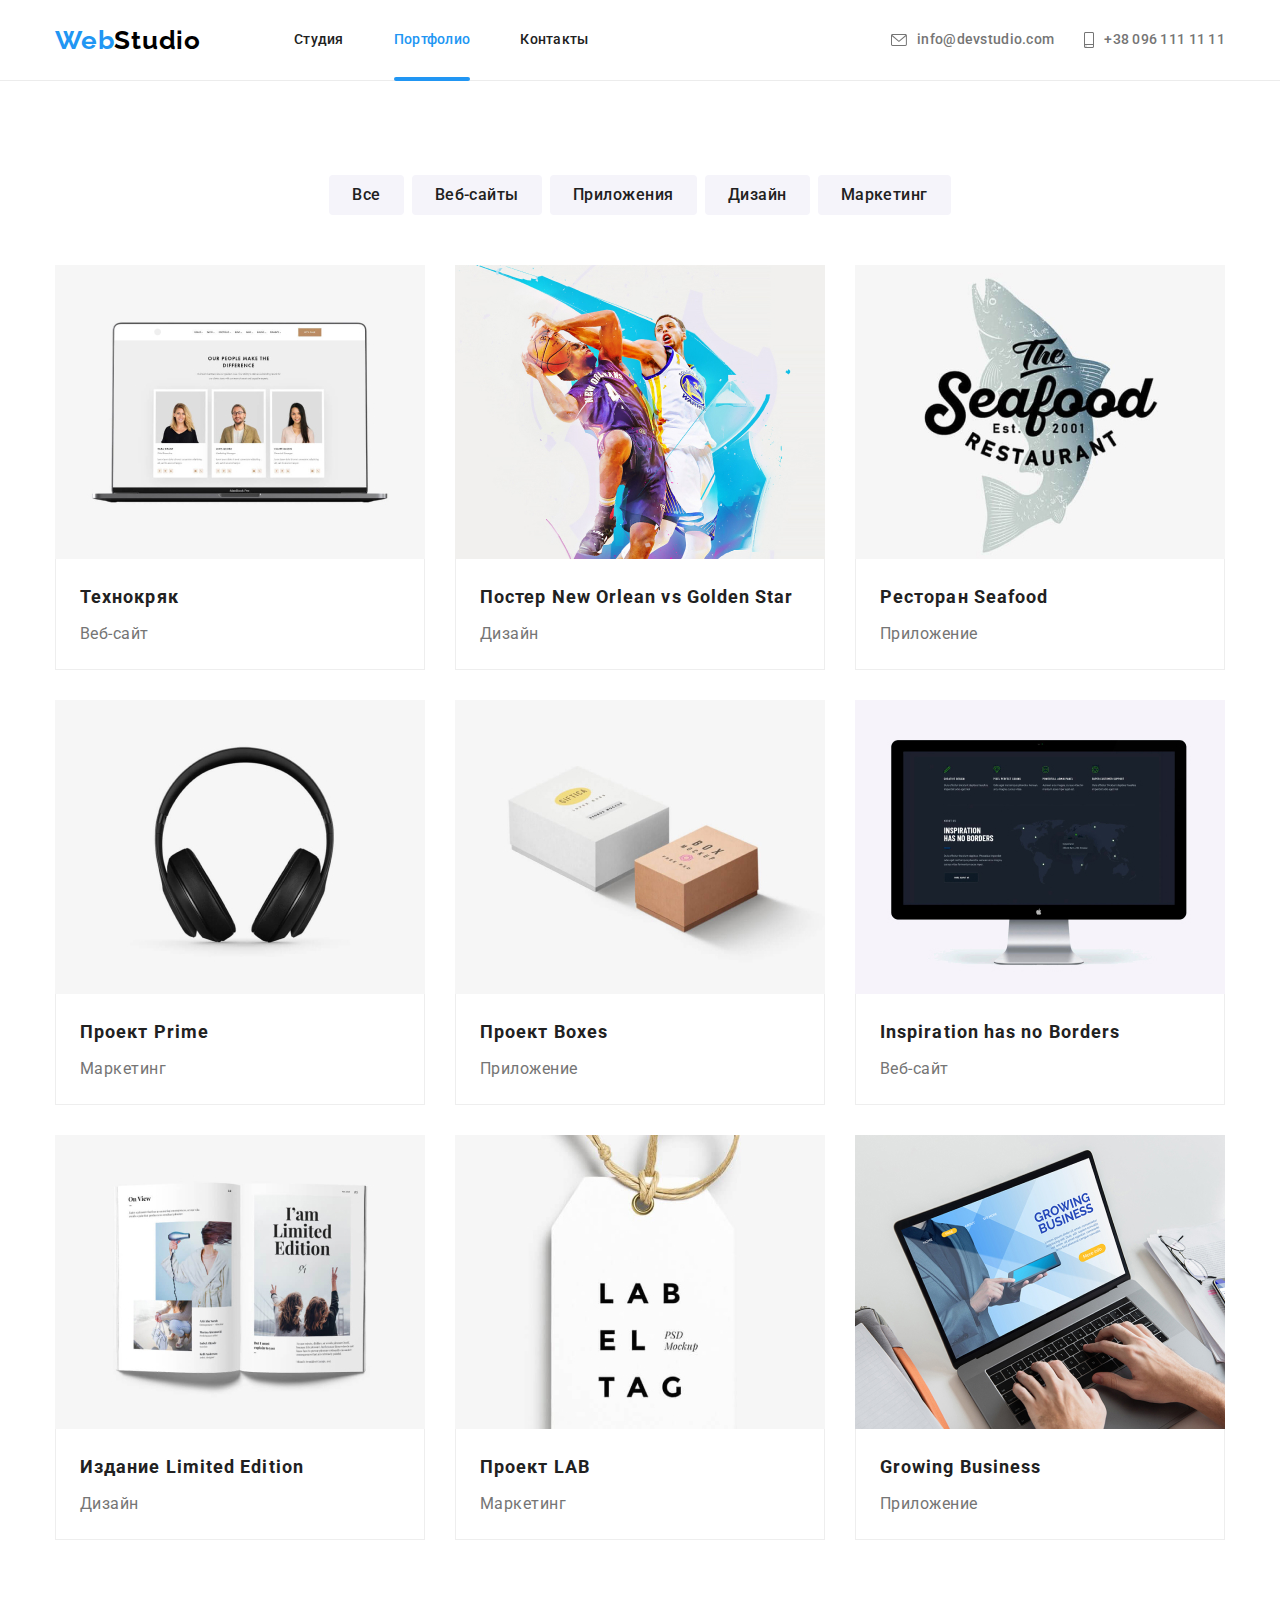
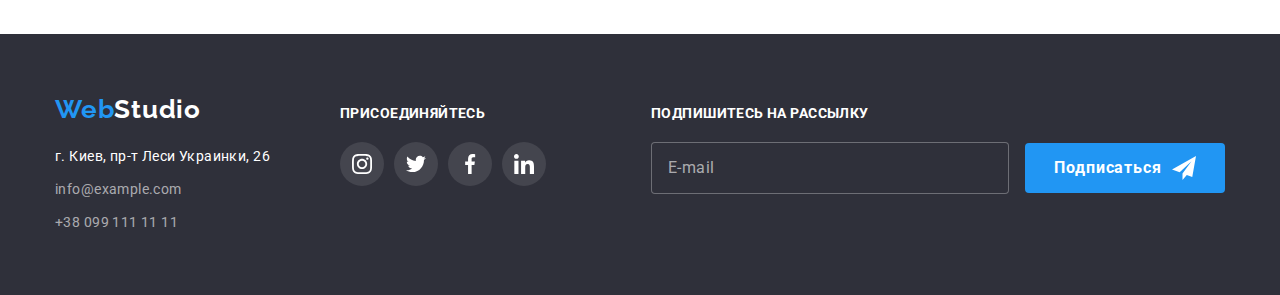
==== commit 29ceb819: "finish fixed" ====
--- a/portfolio.html
+++ b/portfolio.html
@@ -20,38 +20,38 @@
   <body>
     <header class="header">
       <div class="container header__container">
-        <a href="./index.html" class="logo link"
-          >Web<span class="header__logo">Studio</span></a
+        <a href="./index.html" class="logo"
+          >Web<span class="logo--dark">Studio</span></a
         >
         <nav class="navigation">
-          <ul class="navigation__list list">
+          <ul class="navigation__list">
             <li class="navigation__item">
-              <a href="./index.html" class="navigation__link link">Студия</a>
+              <a href="./index.html" class="navigation__link">Студия</a>
             </li>
             <li class="navigation__item">
               <a
                 href="./portfolio.html"
-                class="navigation__link navigation__link--current link"
+                class="navigation__link navigation__link--current"
                 >Портфолио</a
               >
             </li>
             <li class="navigation__item">
-              <a href="" class="navigation__link link">Контакты</a>
+              <a href="" class="navigation__link">Контакты</a>
             </li>
           </ul>
         </nav>
-        <ul class="header__list list">
-          <li class="header__item">
-            <a href="mailto:info@devstudio.com" class="header__link link">
-              <svg class="header__icon" width="16" height="12">
+        <ul class="contacts">
+          <li class="contacts__item">
+            <a href="mailto:info@devstudio.com" class="contacts__link">
+              <svg class="contacts__icon" width="16" height="12">
                 <use href="./images/icons.svg#icon-mail"></use>
               </svg>
               info@devstudio.com</a
             >
           </li>
-          <li class="header__item">
-            <a href="tel:+380961111111" class="header__link link">
-              <svg class="header__icon" width="10" height="16">
+          <li class="contacts__item">
+            <a href="tel:+380961111111" class="contacts__link">
+              <svg class="contacts__icon" width="10" height="16">
                 <use href="./images/icons.svg#icon-smartphone"></use>
               </svg>
               +38 096 111 11 11</a
@@ -62,10 +62,10 @@
     </header>
 
     <main>
-      <section class="portfolio section">
+      <section class="section">
         <div class="container">
           <h1 class="section__title visually-hidden">Портфолио</h1>
-          <ul class="filter list">
+          <ul class="filter">
             <li class="filter__item">
               <button type="button" class="filter__btn">Все</button>
             </li>
@@ -83,9 +83,9 @@
             </li>
           </ul>
 
-          <ul class="portfolio__list list">
-            <li class="portfolio__item">
-              <a href="" class="portfolio__link link">
+          <ul class="portfolio">
+            <li class="portfolio__item">
+              <a href="" class="portfolio__link">
                 <div class="portfolio__box">
                   <img
                     src="./images/portfolio/web-1.jpg"
@@ -110,7 +110,7 @@
               </a>
             </li>
             <li class="portfolio__item">
-              <a href="" class="portfolio__link link">
+              <a href="" class="portfolio__link">
                 <div class="portfolio__box">
                   <img
                     src="./images/portfolio/design-1.jpg"
@@ -136,7 +136,7 @@
               </a>
             </li>
             <li class="portfolio__item">
-              <a href="" class="portfolio__link link">
+              <a href="" class="portfolio__link">
                 <div class="portfolio__box">
                   <img
                     src="./images/portfolio/app-1.jpg"
@@ -162,7 +162,7 @@
               </a>
             </li>
             <li class="portfolio__item">
-              <a href="" class="portfolio__link link">
+              <a href="" class="portfolio__link">
                 <div class="portfolio__box">
                   <img
                     src="./images/portfolio/marketing-1.jpg"
@@ -188,7 +188,7 @@
               </a>
             </li>
             <li class="portfolio__item">
-              <a href="" class="portfolio__link link">
+              <a href="" class="portfolio__link">
                 <div class="portfolio__box">
                   <img
                     src="./images/portfolio/app-2.jpg"
@@ -214,7 +214,7 @@
               </a>
             </li>
             <li class="portfolio__item">
-              <a href="" class="portfolio__link link">
+              <a href="" class="portfolio__link">
                 <div class="portfolio__box">
                   <img
                     src="./images/portfolio/web-2.jpg"
@@ -240,7 +240,7 @@
               </a>
             </li>
             <li class="portfolio__item">
-              <a href="" class="portfolio__link link">
+              <a href="" class="portfolio__link">
                 <div class="portfolio__box">
                   <img
                     src="./images/portfolio/design-2.jpg"
@@ -266,7 +266,7 @@
               </a>
             </li>
             <li class="portfolio__item">
-              <a href="" class="portfolio__link link">
+              <a href="" class="portfolio__link">
                 <div class="portfolio__box">
                   <img
                     src="./images/portfolio/marketing-2.jpg"
@@ -292,7 +292,7 @@
               </a>
             </li>
             <li class="portfolio__item">
-              <a href="" class="portfolio__link link">
+              <a href="" class="portfolio__link">
                 <div class="portfolio__box">
                   <img
                     src="./images/portfolio/app-3.jpg"
@@ -324,28 +324,28 @@
 
     <footer class="footer">
       <div class="container footer__container">
-        <div class="contacts">
-          <a href="./index.html" class="logo link"
-            >Web<span class="footer__logo">Studio</span></a
+        <div class="footer__box">
+          <a href="./index.html" class="logo"
+            >Web<span class="logo--light">Studio</span></a
           >
           <address class="adress">
-            <ul class="address__list list">
+            <ul class="address__list">
               <li class="address__item">
                 <a
                   href="https://goo.gl/maps/VNFser5c9RtYqJdY7"
-                  class="address__link link"
+                  class="address__link address__link--light"
                   target="_blank"
                   rel="noreferrer noopener"
                   >г. Киев, пр-т Леси Украинки, 26</a
                 >
               </li>
               <li class="address__item">
-                <a href="mailto:info@example.com" class="address__mail link"
+                <a href="mailto:info@example.com" class="address__link"
                   >info@example.com</a
                 >
               </li>
               <li class="address__item">
-                <a href="tel:+380991111111" class="address__tel link"
+                <a href="tel:+380991111111" class="address__link"
                   >+38 099 111 11 11</a
                 >
               </li>
@@ -354,51 +354,51 @@
         </div>
         <div class="join">
           <p class="footer__text">Присоединяйтесь</p>
-          <ul class="join__list list">
-            <li class="join__item">
+          <ul class="soc-networks">
+            <li class="soc-networks__item">
               <a
                 href=""
-                class="join__link"
+                class="soc-networks__link soc-networks__link--white"
                 target="_blank"
                 rel="noreferrer noopener"
               >
-                <svg class="soc-icon">
+                <svg class="soc-networks__icon">
                   <use href="./images/icons.svg#icon-instagram"></use>
                 </svg>
               </a>
             </li>
-            <li class="join__item">
+            <li class="soc-networks__item">
               <a
                 href=""
-                class="join__link"
+                class="soc-networks__link soc-networks__link--white"
                 target="_blank"
                 rel="noreferrer noopener"
               >
-                <svg class="soc-icon">
+                <svg class="soc-networks__icon">
                   <use href="./images/icons.svg#icon-twitter"></use>
                 </svg>
               </a>
             </li>
-            <li class="join__item">
+            <li class="soc-networks__item">
               <a
                 href=""
-                class="join__link"
+                class="soc-networks__link soc-networks__link--white"
                 target="_blank"
                 rel="noreferrer noopener"
               >
-                <svg class="soc-icon">
+                <svg class="soc-networks__icon">
                   <use href="./images/icons.svg#icon-facebook"></use>
                 </svg>
               </a>
             </li>
-            <li class="join__item">
+            <li class="soc-networks__item">
               <a
                 href=""
-                class="join__link"
+                class="soc-networks__link soc-networks__link--white"
                 target="_blank"
                 rel="noreferrer noopener"
               >
-                <svg class="soc-icon">
+                <svg class="soc-networks__icon">
                   <use href="./images/icons.svg#icon-linkedin"></use>
                 </svg>
               </a>
--- a/css/main.min.css
+++ b/css/main.min.css
@@ -1,2 +1,2 @@
-p,h1,h2,h3,h4,h5,h6{margin:0}ul{padding-left:0;margin:0}img{display:block}.link{text-decoration:none}.list{list-style:none}.visually-hidden{position:absolute;width:1px;height:1px;margin:-1px;border:0;padding:0;white-space:nowrap;-webkit-clip-path:inset(100%);clip-path:inset(100%);clip:rect(0 0 0 0);overflow:hidden}.logo{font-family:'Raleway';font-weight:700;font-size:26px;line-height:1.19;letter-spacing:0.03em;color:#2196f3}.header__logo{color:#000}.footer__logo{color:#fff}.header{border-bottom:1px solid #ececec;background-color:#fff}.header__container{display:-webkit-box;display:-ms-flexbox;display:flex;-webkit-box-align:center;-ms-flex-align:center;align-items:center}.navigation{margin-left:93px}.navigation__list{display:-webkit-box;display:-ms-flexbox;display:flex}.navigation__item{position:relative}.navigation__item:not(:last-child){margin-right:30px}.navigation__item+.navigation__item{margin-left:50px}.navigation__link{display:block;padding-top:32px;padding-bottom:32px;font-weight:500;font-size:14px;line-height:1.14;letter-spacing:0.02em;color:#212121;-webkit-transition-property:color;transition-property:color;-webkit-transition-duration:250ms;transition-duration:250ms;-webkit-transition-timing-function:cubic-bezier(0.4, 0, 0.2, 1);transition-timing-function:cubic-bezier(0.4, 0, 0.2, 1)}.navigation__link--current{color:#2196f3}.navigation__link:hover,.navigation__link:focus{color:#2196f3}.navigation__link--current::after{content:'';position:absolute;bottom:-1px;left:0;width:100%;height:4px;background-color:#2196f3;border-radius:2px}.header__list{display:-webkit-box;display:-ms-flexbox;display:flex;margin-left:auto}.header__item:not(:last-child){margin-right:30px}.header__link{display:-webkit-box;display:-ms-flexbox;display:flex;-webkit-box-align:center;-ms-flex-align:center;align-items:center;font-weight:500;font-size:14px;line-height:1.14;letter-spacing:0.02em;color:#757575;fill:#757575;-webkit-transition-property:color, fill;transition-property:color, fill;-webkit-transition-duration:250ms;transition-duration:250ms;-webkit-transition-timing-function:cubic-bezier(0.4, 0, 0.2, 1);transition-timing-function:cubic-bezier(0.4, 0, 0.2, 1)}.header__link:hover,.header__link:focus{color:#2196f3;fill:#2196f3}.header__icon{margin-right:10px}body{font-family:Roboto, sans-serif;color:#212121}.section{padding-top:94px;padding-bottom:94px}.container{width:1200px;padding-left:15px;padding-right:15px;margin-left:auto;margin-right:auto}.section__title{margin-bottom:50px;font-weight:700;font-size:36px;line-height:1.17;letter-spacing:0.03em;text-align:center}.button{display:-webkit-inline-box;display:-ms-inline-flexbox;display:inline-flex;-webkit-box-align:center;-ms-flex-align:center;align-items:center;-webkit-box-pack:center;-ms-flex-pack:center;justify-content:center;min-width:200px;min-height:50px;border-radius:4px;border:none;font-family:inherit;font-weight:700;font-size:16px;line-height:1.88;letter-spacing:0.06em;color:#fff;background-color:#2196f3;-webkit-transition-property:background-color, -webkit-box-shadow;transition-property:background-color, -webkit-box-shadow;transition-property:background-color, box-shadow;transition-property:background-color, box-shadow, -webkit-box-shadow;-webkit-transition-duration:250ms;transition-duration:250ms;-webkit-transition-timing-function:cubic-bezier(0.4, 0, 0.2, 1);transition-timing-function:cubic-bezier(0.4, 0, 0.2, 1)}.button:hover,.button:focus{background-color:#188ce8;cursor:pointer;-webkit-box-shadow:0px 4px 4px rgba(0,0,0,0.15);box-shadow:0px 4px 4px rgba(0,0,0,0.15)}.hero{padding-top:200px;padding-bottom:200px;text-align:center;background:#2f303a;max-width:1600px;height:600px;margin-right:auto;margin-left:auto;background-image:-webkit-gradient(linear, left top, right top, from(rgba(47,48,58,0.4)), to(rgba(47,48,58,0.4))),url("../images/img-hero.jpg");background-image:linear-gradient(to right, rgba(47,48,58,0.4), rgba(47,48,58,0.4)),url("../images/img-hero.jpg");background-position:center;background-repeat:no-repeat;background-size:cover}.hero__title{margin-bottom:30px;font-weight:900;font-size:44px;line-height:1.36;letter-spacing:0.06em;color:#fff;text-transform:uppercase}.features__list{display:-webkit-box;display:-ms-flexbox;display:flex}.features__item{width:270px}.features__item:not(:last-child){margin-right:30px}.features__icon-container{display:-webkit-box;display:-ms-flexbox;display:flex;-webkit-box-pack:center;-ms-flex-pack:center;justify-content:center;-webkit-box-align:center;-ms-flex-align:center;align-items:center;height:120px;margin-bottom:30px;background-color:#f5f4fa;border-radius:4px}.features__icon{width:70px;height:70px}.features__title{margin-bottom:10px;font-weight:700;font-size:14px;line-height:1.14;letter-spacing:0.03em;text-transform:uppercase}.features__text{font-size:14px;line-height:1.71;letter-spacing:0.03em;color:#757575}.about{padding-top:0}.about__list{display:-webkit-box;display:-ms-flexbox;display:flex}.about__item:not(:last-child){margin-right:30px}.about__box{position:relative}.about__overlay{position:absolute;bottom:0;left:0;display:-webkit-box;display:-ms-flexbox;display:flex;-webkit-box-pack:center;-ms-flex-pack:center;justify-content:center;-webkit-box-align:center;-ms-flex-align:center;align-items:center;width:100%;height:70px;background-color:rgba(47,48,58,0.8)}.about__label{font-weight:700;font-size:14px;line-height:1.14;letter-spacing:0.03em;text-transform:uppercase;color:#fff}.team{background-color:#f5f4fa}.team__list{display:-webkit-box;display:-ms-flexbox;display:flex;-webkit-box-pack:justify;-ms-flex-pack:justify;justify-content:space-between}.card-member{background-color:#fff;-webkit-box-shadow:0px 1px 3px rgba(0,0,0,0.12),0px 1px 1px rgba(0,0,0,0.14),0px 2px 1px rgba(0,0,0,0.2);box-shadow:0px 1px 3px rgba(0,0,0,0.12),0px 1px 1px rgba(0,0,0,0.14),0px 2px 1px rgba(0,0,0,0.2);border-radius:0px 0px 4px 4px}.card-member__box{padding-top:30px;padding-bottom:30px}.card-member__name{margin-bottom:10px;font-weight:500;font-size:16px;line-height:1.19;letter-spacing:0.03em;text-align:center}.card-member__position{margin-bottom:16px;font-size:16px;line-height:1.19;letter-spacing:0.03em;text-align:center;color:#757575}.card-member__list{display:-webkit-box;display:-ms-flexbox;display:flex;-webkit-box-pack:center;-ms-flex-pack:center;justify-content:center}.card-member__item+.card-member__item{margin-left:10px}.card-member__link{display:-webkit-box;display:-ms-flexbox;display:flex;-webkit-box-pack:center;-ms-flex-pack:center;justify-content:center;-webkit-box-align:center;-ms-flex-align:center;align-items:center;width:44px;height:44px;background-color:#fff;border-radius:50%;fill:#afb1b8;-webkit-transition-property:background-color, fill;transition-property:background-color, fill;-webkit-transition-duration:250ms;transition-duration:250ms;-webkit-transition-timing-function:cubic-bezier(0.4, 0, 0.2, 1);transition-timing-function:cubic-bezier(0.4, 0, 0.2, 1)}.card-member__link:hover,.card-member__link:focus{background-color:#2196f3;fill:#fff}.soc-icon{width:20px;height:20px}.clients__list{display:-webkit-box;display:-ms-flexbox;display:flex;-webkit-box-pack:center;-ms-flex-pack:center;justify-content:center}.clients__item+.clients__item{margin-left:30px}.clients__link{display:-webkit-box;display:-ms-flexbox;display:flex;-webkit-box-pack:center;-ms-flex-pack:center;justify-content:center;-webkit-box-align:center;-ms-flex-align:center;align-items:center;width:170px;height:92px;border:1px solid #afb1b8;border-radius:4px;fill:#afb1b8;-webkit-transition-property:border-color, fill;transition-property:border-color, fill;-webkit-transition-duration:250ms;transition-duration:250ms;-webkit-transition-timing-function:cubic-bezier(0.4, 0, 0.2, 1);transition-timing-function:cubic-bezier(0.4, 0, 0.2, 1)}.clients__link:hover,.clients__link:focus{border-color:#2196f3;fill:#2196f3}.clients__icon{width:106px;height:60px}.backdrop{position:fixed;top:0;left:0;width:100%;height:100%;background-color:rgba(0,0,0,0.2);opacity:1;-webkit-transition:opacity 250ms cubic-bezier(0.4, 0, 0.2, 1);transition:opacity 250ms cubic-bezier(0.4, 0, 0.2, 1)}.backdrop.is-hidden{opacity:0;pointer-events:none}.is-hidden .modal{-webkit-transform:translate(-50%, -50%) scale(0.8);transform:translate(-50%, -50%) scale(0.8)}.modal{position:absolute;top:50%;left:50%;min-width:528px;min-height:581px;background-color:#fff;border-radius:4px;-webkit-box-shadow:0px 1px 3px rgba(0,0,0,0.12),0px 1px 1px rgba(0,0,0,0.14),0px 2px 1px rgba(0,0,0,0.2);box-shadow:0px 1px 3px rgba(0,0,0,0.12),0px 1px 1px rgba(0,0,0,0.14),0px 2px 1px rgba(0,0,0,0.2);-webkit-transform:translate(-50%, -50%) scale(1);transform:translate(-50%, -50%) scale(1);-webkit-transition:-webkit-transform 250ms cubic-bezier(0.4, 0, 0.2, 1);transition:-webkit-transform 250ms cubic-bezier(0.4, 0, 0.2, 1);transition:transform 250ms cubic-bezier(0.4, 0, 0.2, 1);transition:transform 250ms cubic-bezier(0.4, 0, 0.2, 1), -webkit-transform 250ms cubic-bezier(0.4, 0, 0.2, 1)}.close-button{position:absolute;top:8px;right:8px;display:-webkit-box;display:-ms-flexbox;display:flex;-webkit-box-pack:center;-ms-flex-pack:center;justify-content:center;-webkit-box-align:center;-ms-flex-align:center;align-items:center;width:30px;height:30px;background-color:#fff;border:1px solid rgba(0,0,0,0.1);border-radius:50%;-webkit-transition-property:fill;transition-property:fill;-webkit-transition-duration:250ms;transition-duration:250ms;-webkit-transition-timing-function:cubic-bezier(0.4, 0, 0.2, 1);transition-timing-function:cubic-bezier(0.4, 0, 0.2, 1)}.close-button:hover{cursor:pointer;fill:#2196f3}.form{padding:40px}.form__action{display:block;margin-bottom:12px;font-weight:700;font-size:20px;line-height:1.15;text-align:center;letter-spacing:0.03em;color:#212121}.form__field{position:relative;display:-webkit-box;display:-ms-flexbox;display:flex;-webkit-box-orient:vertical;-webkit-box-direction:normal;-ms-flex-direction:column;flex-direction:column;margin-bottom:10px}.form__field--comment{margin-bottom:20px}.form__label{margin-bottom:4px;font-size:12px;line-height:1.17;letter-spacing:0.01em;color:#757575}.form__input{padding:12px 16px 12px 42px;font-size:16px;line-height:1.13;letter-spacing:0.01em;border:1px solid rgba(33,33,33,0.2);border-radius:4px;-webkit-transition-property:border-color;transition-property:border-color;-webkit-transition-duration:250ms;transition-duration:250ms;-webkit-transition-timing-function:cubic-bezier(0.4, 0, 0.2, 1);transition-timing-function:cubic-bezier(0.4, 0, 0.2, 1)}.form__input:focus{outline:none;border:1px solid #2196f3}.form__icon{position:absolute;bottom:13px;left:12px;width:18px;height:18px;-webkit-transition-property:fill;transition-property:fill;-webkit-transition-duration:250ms;transition-duration:250ms;-webkit-transition-timing-function:cubic-bezier(0.4, 0, 0.2, 1);transition-timing-function:cubic-bezier(0.4, 0, 0.2, 1)}.form__input:focus+.form__icon{fill:#2196f3}.form__textarea{padding:12px 16px;resize:none;width:100%;height:120px;font-size:14px;line-height:1.14;letter-spacing:0.01em;border:1px solid rgba(33,33,33,0.2);border-radius:4px;-webkit-transition-property:border-color;transition-property:border-color;-webkit-transition-duration:250ms;transition-duration:250ms;-webkit-transition-timing-function:cubic-bezier(0.4, 0, 0.2, 1);transition-timing-function:cubic-bezier(0.4, 0, 0.2, 1)}.form__textarea:focus{outline:none;border:1px solid #2196f3}.form__textarea::-webkit-input-placeholder{font-size:14px;line-height:1.14;letter-spacing:0.01em;color:rgba(117,117,117,0.5)}.form__textarea:-ms-input-placeholder{font-size:14px;line-height:1.14;letter-spacing:0.01em;color:rgba(117,117,117,0.5)}.form__textarea::-ms-input-placeholder{font-size:14px;line-height:1.14;letter-spacing:0.01em;color:rgba(117,117,117,0.5)}.form__textarea::placeholder{font-size:14px;line-height:1.14;letter-spacing:0.01em;color:rgba(117,117,117,0.5)}.checkbox{-webkit-box-align:center;-ms-flex-align:center;align-items:center;margin-bottom:30px}.checkbox__lable{position:relative;padding-left:24px;font-size:14px;line-height:1.71;letter-spacing:0.03em;color:#757575}.checkbox__icon{position:absolute;top:50%;left:0;-webkit-transform:translateY(-50%);transform:translateY(-50%);width:16px;height:15px}.checkbox__icon--check{-webkit-transition-property:fill;transition-property:fill;-webkit-transition-duration:250ms;transition-duration:250ms;-webkit-transition-timing-function:cubic-bezier(0.4, 0, 0.2, 1);transition-timing-function:cubic-bezier(0.4, 0, 0.2, 1)}.checkbox__icon--checkin{opacity:0;-webkit-transform:translateY(-50%) scale(1.2);transform:translateY(-50%) scale(1.2);-webkit-transition-property:opacity, -webkit-transform;transition-property:opacity, -webkit-transform;transition-property:opacity, transform;transition-property:opacity, transform, -webkit-transform;-webkit-transition-duration:250ms;transition-duration:250ms;-webkit-transition-timing-function:cubic-bezier(0.4, 0, 0.2, 1);transition-timing-function:cubic-bezier(0.4, 0, 0.2, 1)}.checkbox__input:checked ~ .checkbox__icon--checkin{opacity:1;-webkit-transform:translateY(-50%) scale(1);transform:translateY(-50%) scale(1)}.checkbox__input:checked ~ .checkbox__icon--check{fill:#2196f3}.agreement-conditions{color:#2196f3}.submit-button{display:block;margin-left:auto;margin-right:auto}.filter{display:-webkit-box;display:-ms-flexbox;display:flex;-webkit-box-pack:center;-ms-flex-pack:center;justify-content:center;margin-bottom:50px}.filter__item:not(:last-child){margin-right:8px}.filter__btn{padding:6px 22px;border-radius:4px;border:1px solid transparent;font-family:inherit;font-weight:500;font-size:16px;line-height:1.63;text-align:center;letter-spacing:0.03em;color:#212121;background-color:#f5f4fa;-webkit-transition-property:color, background-color, -webkit-box-shadow;transition-property:color, background-color, -webkit-box-shadow;transition-property:color, background-color, box-shadow;transition-property:color, background-color, box-shadow, -webkit-box-shadow;-webkit-transition-duration:250ms;transition-duration:250ms;-webkit-transition-timing-function:cubic-bezier(0.4, 0, 0.2, 1);transition-timing-function:cubic-bezier(0.4, 0, 0.2, 1)}.filter__btn:hover,.filter__btn:focus{cursor:pointer;color:#fff;background-color:#2196f3;-webkit-box-shadow:0px 3px 1px rgba(0,0,0,0.1),0px 1px 2px rgba(0,0,0,0.08),0px 2px 2px rgba(0,0,0,0.12);box-shadow:0px 3px 1px rgba(0,0,0,0.1),0px 1px 2px rgba(0,0,0,0.08),0px 2px 2px rgba(0,0,0,0.12)}.portfolio__list{display:-webkit-box;display:-ms-flexbox;display:flex;-ms-flex-wrap:wrap;flex-wrap:wrap;gap:30px}.portfolio__item{background-color:#fff}.portfolio__link{display:block;-webkit-transition-property:-webkit-box-shadow;transition-property:-webkit-box-shadow;transition-property:box-shadow;transition-property:box-shadow, -webkit-box-shadow;-webkit-transition-duration:250ms;transition-duration:250ms;-webkit-transition-timing-function:cubic-bezier(0.4, 0, 0.2, 1);transition-timing-function:cubic-bezier(0.4, 0, 0.2, 1)}.portfolio__link:hover,.portfolio__link:focus{-webkit-box-shadow:0px 1px 1px rgba(0,0,0,0.12),0px 4px 4px rgba(0,0,0,0.06),1px 4px 6px rgba(0,0,0,0.16);box-shadow:0px 1px 1px rgba(0,0,0,0.12),0px 4px 4px rgba(0,0,0,0.06),1px 4px 6px rgba(0,0,0,0.16)}.portfolio__box{position:relative;overflow:hidden}.portfolio__overlay{position:absolute;bottom:0;left:0;-webkit-transform:translateY(calc(100% + 1px));transform:translateY(calc(100% + 1px));-webkit-transition:-webkit-transform 250ms ease;transition:-webkit-transform 250ms ease;transition:transform 250ms ease;transition:transform 250ms ease, -webkit-transform 250ms ease;display:-webkit-box;display:-ms-flexbox;display:flex;-webkit-box-align:center;-ms-flex-align:center;align-items:center;width:100%;height:100%;background-color:rgba(33,150,243,0.9)}.portfolio__link:hover .portfolio__overlay,.portfolio__link:focus .portfolio__overlay{-webkit-transform:translateY(0);transform:translateY(0)}.portfolio__label{padding:0 24px;font-size:18px;line-height:1.56;letter-spacing:0.03em;color:#fff}.portfolio__description{padding:20px 24px;border:1px solid #eeeeee;border-top:none}.portfolio__title{font-weight:700;font-size:18px;line-height:2;letter-spacing:0.06em;color:#212121}.portfolio__text{margin-top:4px;font-size:16px;line-height:1.88;letter-spacing:0.03em;color:#757575}.footer{padding-top:60px;padding-bottom:60px;background-color:#2f303a}.footer__container{display:-webkit-box;display:-ms-flexbox;display:flex;-webkit-box-align:baseline;-ms-flex-align:baseline;align-items:baseline}.adress{margin-top:20px;font-style:normal}.address__item+.address__item{margin-top:9px}.address__link,.address__mail,.address__tel{font-size:14px;line-height:1.71;letter-spacing:0.03em;color:rgba(255,255,255,0.6)}.address__link{color:#fff}.footer__text{display:block;margin-bottom:20px;font-weight:700;font-size:14px;line-height:1.14;letter-spacing:0.03em;text-transform:uppercase;color:#fff}.join{margin-left:70px}.join__list{display:-webkit-box;display:-ms-flexbox;display:flex;-webkit-box-pack:center;-ms-flex-pack:center;justify-content:center}.join__item+.join__item{margin-left:10px}.join__link{display:-webkit-box;display:-ms-flexbox;display:flex;-webkit-box-pack:center;-ms-flex-pack:center;justify-content:center;-webkit-box-align:center;-ms-flex-align:center;align-items:center;width:44px;height:44px;background-color:rgba(255,255,255,0.1);border-radius:50%;fill:#fff;-webkit-transition-property:background-color;transition-property:background-color;-webkit-transition-duration:250ms;transition-duration:250ms;-webkit-transition-timing-function:cubic-bezier(0.4, 0, 0.2, 1);transition-timing-function:cubic-bezier(0.4, 0, 0.2, 1)}.join__link:hover,.join__link:focus{background-color:#2196f3}.subscribe{margin-left:auto}.subscribe__input{min-width:358px;padding:15px 16px;font-size:16px;line-height:1.25;letter-spacing:0.03em;color:rgba(255,255,255,0.6);border:1px solid rgba(255,255,255,0.3);border-radius:4px;background-color:#2f303a;outline:none}.subscribe__input::-webkit-input-placeholder{font-size:16px;line-height:1.25;letter-spacing:0.03em;color:rgba(255,255,255,0.6)}.subscribe__input:-ms-input-placeholder{font-size:16px;line-height:1.25;letter-spacing:0.03em;color:rgba(255,255,255,0.6)}.subscribe__input::-ms-input-placeholder{font-size:16px;line-height:1.25;letter-spacing:0.03em;color:rgba(255,255,255,0.6)}.subscribe__input::placeholder{font-size:16px;line-height:1.25;letter-spacing:0.03em;color:rgba(255,255,255,0.6)}.sub-button{margin-left:12px}.sub-button__icon{margin-left:10px}
+p,h1,h2,h3,h4,h5,h6{margin:0}ul{padding-left:0;margin:0;list-style:none}a{text-decoration:none}img{display:block}.visually-hidden{position:absolute;width:1px;height:1px;margin:-1px;border:0;padding:0;white-space:nowrap;-webkit-clip-path:inset(100%);clip-path:inset(100%);clip:rect(0 0 0 0);overflow:hidden}body{font-family:Roboto, sans-serif;color:#212121}.logo{font-family:'Raleway';font-weight:700;font-size:26px;line-height:1.19;letter-spacing:0.03em;color:#2196f3}.logo--dark{color:#000}.logo--light{color:#fff}.navigation__link{font-weight:500;font-size:14px;line-height:1.14;letter-spacing:0.02em;color:#212121}.contacts__link{font-weight:500;font-size:14px;line-height:1.14;letter-spacing:0.02em;color:#757575}.section__title{font-weight:700;font-size:36px;line-height:1.17;letter-spacing:0.03em;text-align:center}.button{font-weight:700;font-size:16px;line-height:1.88;letter-spacing:0.06em;color:#fff}.hero__title{font-weight:900;font-size:44px;line-height:1.36;letter-spacing:0.06em;color:#fff;text-transform:uppercase}.features__title{font-weight:700;font-size:14px;line-height:1.14;letter-spacing:0.03em;text-transform:uppercase}.features__text{font-size:14px;line-height:1.71;letter-spacing:0.03em;color:#757575}.about__label{font-weight:700;font-size:14px;line-height:1.14;letter-spacing:0.03em;text-transform:uppercase;color:#fff}.team__title{font-weight:500;font-size:16px;line-height:1.19;letter-spacing:0.03em;text-align:center}.team__text{font-size:16px;line-height:1.19;letter-spacing:0.03em;text-align:center;color:#757575}.form__title{font-weight:700;font-size:20px;line-height:1.15;text-align:center;letter-spacing:0.03em;color:#212121}.form__label{font-size:12px;line-height:1.17;letter-spacing:0.01em;color:#757575}.form__input{font-size:16px;line-height:1.13;letter-spacing:0.01em}.form__textarea{font-size:14px;line-height:1.14;letter-spacing:0.01em}.form__textarea::-webkit-input-placeholder{font-size:14px;line-height:1.14;letter-spacing:0.01em;color:rgba(117,117,117,0.5)}.form__textarea:-ms-input-placeholder{font-size:14px;line-height:1.14;letter-spacing:0.01em;color:rgba(117,117,117,0.5)}.form__textarea::-ms-input-placeholder{font-size:14px;line-height:1.14;letter-spacing:0.01em;color:rgba(117,117,117,0.5)}.form__textarea::placeholder{font-size:14px;line-height:1.14;letter-spacing:0.01em;color:rgba(117,117,117,0.5)}.checkbox__lable{font-size:14px;line-height:1.71;letter-spacing:0.03em;color:#757575}.agreement-conditions{font-size:14px;line-height:24px;-webkit-text-decoration-line:underline;text-decoration-line:underline;color:#2196f3}.filter__btn{font-weight:500;font-size:16px;line-height:1.63;text-align:center;letter-spacing:0.03em;color:#212121}.portfolio__label{font-size:18px;line-height:1.56;letter-spacing:0.03em;color:#fff}.portfolio__title{font-weight:700;font-size:18px;line-height:2;letter-spacing:0.06em;color:#212121}.portfolio__text{font-size:16px;line-height:1.88;letter-spacing:0.03em;color:#757575}.adress{font-style:normal}.address__link{font-size:14px;line-height:1.71;letter-spacing:0.03em;color:rgba(255,255,255,0.6)}.address__link--light{color:#fff}.footer__text{font-weight:700;font-size:14px;line-height:1.14;letter-spacing:0.03em;text-transform:uppercase;color:#fff}.subscribe__input{font-size:16px;line-height:1.25;letter-spacing:0.03em;color:rgba(255,255,255,0.6)}.subscribe__input::-webkit-input-placeholder{font-size:16px;line-height:1.25;letter-spacing:0.03em;color:rgba(255,255,255,0.6)}.subscribe__input:-ms-input-placeholder{font-size:16px;line-height:1.25;letter-spacing:0.03em;color:rgba(255,255,255,0.6)}.subscribe__input::-ms-input-placeholder{font-size:16px;line-height:1.25;letter-spacing:0.03em;color:rgba(255,255,255,0.6)}.subscribe__input::placeholder{font-size:16px;line-height:1.25;letter-spacing:0.03em;color:rgba(255,255,255,0.6)}.section{padding-top:94px;padding-bottom:94px}.section__title{margin-bottom:50px}.section--no-padding-top{padding-top:0}.section--other-bg{background-color:#f5f4fa}.container{width:1200px;padding-left:15px;padding-right:15px;margin-left:auto;margin-right:auto}.button{display:-webkit-inline-box;display:-ms-inline-flexbox;display:inline-flex;-webkit-box-align:center;-ms-flex-align:center;align-items:center;-webkit-box-pack:center;-ms-flex-pack:center;justify-content:center;min-width:200px;min-height:50px;border-radius:4px;border:none;background-color:#2196f3;-webkit-transition-property:background-color, -webkit-box-shadow;transition-property:background-color, -webkit-box-shadow;transition-property:background-color, box-shadow;transition-property:background-color, box-shadow, -webkit-box-shadow;-webkit-transition-duration:250ms;transition-duration:250ms;-webkit-transition-timing-function:cubic-bezier(0.4, 0, 0.2, 1);transition-timing-function:cubic-bezier(0.4, 0, 0.2, 1)}.button:hover,.button:focus{background-color:#188ce8;cursor:pointer;-webkit-box-shadow:0px 4px 4px rgba(0,0,0,0.15);box-shadow:0px 4px 4px rgba(0,0,0,0.15)}.header{border-bottom:1px solid #ececec;background-color:#fff}.header__container{display:-webkit-box;display:-ms-flexbox;display:flex;-webkit-box-align:center;-ms-flex-align:center;align-items:center}.navigation{margin-left:93px}.navigation__list{display:-webkit-box;display:-ms-flexbox;display:flex}.navigation__item{position:relative}.navigation__item+.navigation__item{margin-left:50px}.navigation__link{display:block;padding-top:32px;padding-bottom:32px;-webkit-transition-property:color;transition-property:color;-webkit-transition-duration:250ms;transition-duration:250ms;-webkit-transition-timing-function:cubic-bezier(0.4, 0, 0.2, 1);transition-timing-function:cubic-bezier(0.4, 0, 0.2, 1)}.navigation__link--current{color:#2196f3}.navigation__link:hover,.navigation__link:focus{color:#2196f3}.navigation__link--current::after{content:'';position:absolute;bottom:-1px;left:0;width:100%;height:4px;background-color:#2196f3;border-radius:2px}.contacts{display:-webkit-box;display:-ms-flexbox;display:flex;margin-left:auto}.contacts__item:not(:last-child){margin-right:30px}.contacts__link{display:-webkit-box;display:-ms-flexbox;display:flex;-webkit-box-align:center;-ms-flex-align:center;align-items:center;fill:#757575;-webkit-transition-property:color, fill;transition-property:color, fill;-webkit-transition-duration:250ms;transition-duration:250ms;-webkit-transition-timing-function:cubic-bezier(0.4, 0, 0.2, 1);transition-timing-function:cubic-bezier(0.4, 0, 0.2, 1)}.contacts__link:hover,.contacts__link:focus{color:#2196f3;fill:#2196f3}.contacts__icon{margin-right:10px}.hero{padding-top:200px;padding-bottom:200px;text-align:center;background:#2f303a;max-width:1600px;height:600px;margin-right:auto;margin-left:auto;background-image:-webkit-gradient(linear, left top, right top, from(rgba(47,48,58,0.4)), to(rgba(47,48,58,0.4))),url("../images/img-hero.jpg");background-image:linear-gradient(to right, rgba(47,48,58,0.4), rgba(47,48,58,0.4)),url("../images/img-hero.jpg");background-position:center;background-repeat:no-repeat;background-size:cover}.hero__title{margin-bottom:30px}.features{display:-webkit-box;display:-ms-flexbox;display:flex}.features__item{width:270px}.features__item:not(:last-child){margin-right:30px}.features__icon-container{display:-webkit-box;display:-ms-flexbox;display:flex;-webkit-box-pack:center;-ms-flex-pack:center;justify-content:center;-webkit-box-align:center;-ms-flex-align:center;align-items:center;height:120px;margin-bottom:30px;background-color:#f5f4fa;border-radius:4px}.features__icon{width:70px;height:70px}.features__title{margin-bottom:10px}.about{display:-webkit-box;display:-ms-flexbox;display:flex}.about__item:not(:last-child){margin-right:30px}.about__box{position:relative}.about__overlay{position:absolute;bottom:0;left:0;display:-webkit-box;display:-ms-flexbox;display:flex;-webkit-box-pack:center;-ms-flex-pack:center;justify-content:center;-webkit-box-align:center;-ms-flex-align:center;align-items:center;width:100%;height:70px;background-color:rgba(47,48,58,0.8)}.team{display:-webkit-box;display:-ms-flexbox;display:flex;-webkit-box-pack:justify;-ms-flex-pack:justify;justify-content:space-between}.team__item{background-color:#fff;-webkit-box-shadow:0px 1px 3px rgba(0,0,0,0.12),0px 1px 1px rgba(0,0,0,0.14),0px 2px 1px rgba(0,0,0,0.2);box-shadow:0px 1px 3px rgba(0,0,0,0.12),0px 1px 1px rgba(0,0,0,0.14),0px 2px 1px rgba(0,0,0,0.2);border-radius:0px 0px 4px 4px}.team__box{padding-top:30px;padding-bottom:30px}.team__title{margin-bottom:10px}.team__text{margin-bottom:16px}.soc-networks{display:-webkit-box;display:-ms-flexbox;display:flex;-webkit-box-pack:center;-ms-flex-pack:center;justify-content:center}.soc-networks__item+.soc-networks__item{margin-left:10px}.soc-networks__link{display:-webkit-box;display:-ms-flexbox;display:flex;-webkit-box-pack:center;-ms-flex-pack:center;justify-content:center;-webkit-box-align:center;-ms-flex-align:center;align-items:center;width:44px;height:44px;background-color:#fff;border-radius:50%;fill:#afb1b8;-webkit-transition-property:background-color, fill;transition-property:background-color, fill;-webkit-transition-duration:250ms;transition-duration:250ms;-webkit-transition-timing-function:cubic-bezier(0.4, 0, 0.2, 1);transition-timing-function:cubic-bezier(0.4, 0, 0.2, 1)}.soc-networks__link:hover,.soc-networks__link:focus{background-color:#2196f3;fill:#fff}.soc-networks__icon{width:20px;height:20px}.clients{display:-webkit-box;display:-ms-flexbox;display:flex;-webkit-box-pack:center;-ms-flex-pack:center;justify-content:center}.clients__item+.clients__item{margin-left:30px}.clients__link{display:-webkit-box;display:-ms-flexbox;display:flex;-webkit-box-pack:center;-ms-flex-pack:center;justify-content:center;-webkit-box-align:center;-ms-flex-align:center;align-items:center;width:170px;height:92px;border:1px solid #afb1b8;border-radius:4px;fill:#afb1b8;-webkit-transition-property:border-color, fill;transition-property:border-color, fill;-webkit-transition-duration:250ms;transition-duration:250ms;-webkit-transition-timing-function:cubic-bezier(0.4, 0, 0.2, 1);transition-timing-function:cubic-bezier(0.4, 0, 0.2, 1)}.clients__link:hover,.clients__link:focus{border-color:#2196f3;fill:#2196f3}.clients__icon{width:106px;height:60px}.backdrop{position:fixed;top:0;left:0;width:100%;height:100%;background-color:rgba(0,0,0,0.2);opacity:1;-webkit-transition:opacity 250ms cubic-bezier(0.4, 0, 0.2, 1);transition:opacity 250ms cubic-bezier(0.4, 0, 0.2, 1)}.backdrop.is-hidden{opacity:0;pointer-events:none;visibility:hidden}.is-hidden .modal{-webkit-transform:translate(-50%, -50%) scale(0.8);transform:translate(-50%, -50%) scale(0.8)}.modal{position:absolute;top:50%;left:50%;min-width:528px;min-height:581px;background-color:#fff;border-radius:4px;-webkit-box-shadow:0px 1px 3px rgba(0,0,0,0.12),0px 1px 1px rgba(0,0,0,0.14),0px 2px 1px rgba(0,0,0,0.2);box-shadow:0px 1px 3px rgba(0,0,0,0.12),0px 1px 1px rgba(0,0,0,0.14),0px 2px 1px rgba(0,0,0,0.2);-webkit-transform:translate(-50%, -50%) scale(1);transform:translate(-50%, -50%) scale(1);-webkit-transition:-webkit-transform 250ms cubic-bezier(0.4, 0, 0.2, 1);transition:-webkit-transform 250ms cubic-bezier(0.4, 0, 0.2, 1);transition:transform 250ms cubic-bezier(0.4, 0, 0.2, 1);transition:transform 250ms cubic-bezier(0.4, 0, 0.2, 1), -webkit-transform 250ms cubic-bezier(0.4, 0, 0.2, 1)}.close-button{position:absolute;top:8px;right:8px;display:-webkit-box;display:-ms-flexbox;display:flex;-webkit-box-pack:center;-ms-flex-pack:center;justify-content:center;-webkit-box-align:center;-ms-flex-align:center;align-items:center;width:30px;height:30px;background-color:#fff;border:1px solid rgba(0,0,0,0.1);border-radius:50%;-webkit-transition-property:fill;transition-property:fill;-webkit-transition-duration:250ms;transition-duration:250ms;-webkit-transition-timing-function:cubic-bezier(0.4, 0, 0.2, 1);transition-timing-function:cubic-bezier(0.4, 0, 0.2, 1)}.close-button:hover{cursor:pointer;fill:#2196f3}.form{padding:40px}.form__title{display:block;margin-bottom:12px}.form__field{display:-webkit-box;display:-ms-flexbox;display:flex;-webkit-box-orient:vertical;-webkit-box-direction:normal;-ms-flex-direction:column;flex-direction:column;margin-bottom:10px}.form__field--comment{margin-bottom:20px}.form__label{margin-bottom:4px}.form__input{padding:12px 16px 12px 42px;width:100%;border:1px solid rgba(33,33,33,0.2);border-radius:4px;-webkit-transition-property:border-color;transition-property:border-color;-webkit-transition-duration:250ms;transition-duration:250ms;-webkit-transition-timing-function:cubic-bezier(0.4, 0, 0.2, 1);transition-timing-function:cubic-bezier(0.4, 0, 0.2, 1)}.form__input:focus{outline:none;border:1px solid #2196f3}.form__input-wrap{position:relative}.form__icon{position:absolute;top:50%;left:12px;-webkit-transform:translateY(-50%);transform:translateY(-50%);width:18px;height:18px;-webkit-transition-property:fill;transition-property:fill;-webkit-transition-duration:250ms;transition-duration:250ms;-webkit-transition-timing-function:cubic-bezier(0.4, 0, 0.2, 1);transition-timing-function:cubic-bezier(0.4, 0, 0.2, 1)}.form__input:focus+.form__icon{fill:#2196f3}.form__textarea{padding:12px 16px;resize:none;width:100%;height:120px;border:1px solid rgba(33,33,33,0.2);border-radius:4px;-webkit-transition-property:border-color;transition-property:border-color;-webkit-transition-duration:250ms;transition-duration:250ms;-webkit-transition-timing-function:cubic-bezier(0.4, 0, 0.2, 1);transition-timing-function:cubic-bezier(0.4, 0, 0.2, 1)}.form__textarea:focus{outline:none;border:1px solid #2196f3}.checkbox{-webkit-box-align:center;-ms-flex-align:center;align-items:center;margin-bottom:30px}.checkbox__lable{position:relative;padding-left:24px}.checkbox__lable:hover{fill:#2196f3}.checkbox__icon{position:absolute;top:50%;left:0;-webkit-transform:translateY(-50%);transform:translateY(-50%);width:16px;height:15px}.checkbox__icon--check{-webkit-transition-property:fill;transition-property:fill;-webkit-transition-duration:250ms;transition-duration:250ms;-webkit-transition-timing-function:cubic-bezier(0.4, 0, 0.2, 1);transition-timing-function:cubic-bezier(0.4, 0, 0.2, 1)}.checkbox__icon--checkin{opacity:0;-webkit-transform:translateY(-50%) scale(1.2);transform:translateY(-50%) scale(1.2);-webkit-transition-property:opacity, -webkit-transform;transition-property:opacity, -webkit-transform;transition-property:opacity, transform;transition-property:opacity, transform, -webkit-transform;-webkit-transition-duration:250ms;transition-duration:250ms;-webkit-transition-timing-function:cubic-bezier(0.4, 0, 0.2, 1);transition-timing-function:cubic-bezier(0.4, 0, 0.2, 1)}.checkbox__input:checked ~ .checkbox__icon--checkin{opacity:1;-webkit-transform:translateY(-50%) scale(1);transform:translateY(-50%) scale(1)}.checkbox__input:checked ~ .checkbox__icon--check{fill:#2196f3}.checkbox__input:focus ~ .checkbox__icon--check{fill:#2196f3}.submit-button{display:block;margin-left:auto;margin-right:auto}.filter{display:-webkit-box;display:-ms-flexbox;display:flex;-webkit-box-pack:center;-ms-flex-pack:center;justify-content:center;margin-bottom:50px}.filter__item:not(:last-child){margin-right:8px}.filter__btn{padding:6px 22px;border-radius:4px;border:1px solid transparent;background-color:#f5f4fa;-webkit-transition-property:color, background-color, -webkit-box-shadow;transition-property:color, background-color, -webkit-box-shadow;transition-property:color, background-color, box-shadow;transition-property:color, background-color, box-shadow, -webkit-box-shadow;-webkit-transition-duration:250ms;transition-duration:250ms;-webkit-transition-timing-function:cubic-bezier(0.4, 0, 0.2, 1);transition-timing-function:cubic-bezier(0.4, 0, 0.2, 1)}.filter__btn:hover,.filter__btn:focus{cursor:pointer;color:#fff;background-color:#2196f3;-webkit-box-shadow:0px 3px 1px rgba(0,0,0,0.1),0px 1px 2px rgba(0,0,0,0.08),0px 2px 2px rgba(0,0,0,0.12);box-shadow:0px 3px 1px rgba(0,0,0,0.1),0px 1px 2px rgba(0,0,0,0.08),0px 2px 2px rgba(0,0,0,0.12)}.portfolio{display:-webkit-box;display:-ms-flexbox;display:flex;-ms-flex-wrap:wrap;flex-wrap:wrap;gap:30px}.portfolio__item{background-color:#fff}.portfolio__link{display:block;-webkit-transition-property:-webkit-box-shadow;transition-property:-webkit-box-shadow;transition-property:box-shadow;transition-property:box-shadow, -webkit-box-shadow;-webkit-transition-duration:250ms;transition-duration:250ms;-webkit-transition-timing-function:cubic-bezier(0.4, 0, 0.2, 1);transition-timing-function:cubic-bezier(0.4, 0, 0.2, 1)}.portfolio__link:hover,.portfolio__link:focus{-webkit-box-shadow:0px 1px 1px rgba(0,0,0,0.12),0px 4px 4px rgba(0,0,0,0.06),1px 4px 6px rgba(0,0,0,0.16);box-shadow:0px 1px 1px rgba(0,0,0,0.12),0px 4px 4px rgba(0,0,0,0.06),1px 4px 6px rgba(0,0,0,0.16)}.portfolio__box{position:relative;overflow:hidden}.portfolio__overlay{position:absolute;bottom:0;left:0;-webkit-transform:translateY(calc(100% + 1px));transform:translateY(calc(100% + 1px));-webkit-transition:-webkit-transform 250ms ease;transition:-webkit-transform 250ms ease;transition:transform 250ms ease;transition:transform 250ms ease, -webkit-transform 250ms ease;display:-webkit-box;display:-ms-flexbox;display:flex;-webkit-box-align:center;-ms-flex-align:center;align-items:center;width:100%;height:100%;background-color:rgba(33,150,243,0.9)}.portfolio__link:hover .portfolio__overlay,.portfolio__link:focus .portfolio__overlay{-webkit-transform:translateY(0);transform:translateY(0)}.portfolio__label{padding:0 24px}.portfolio__description{padding:20px 24px;border:1px solid #eeeeee;border-top:none}.portfolio__text{margin-top:4px}.footer{padding-top:60px;padding-bottom:60px;background-color:#2f303a}.footer__container{display:-webkit-box;display:-ms-flexbox;display:flex;-webkit-box-align:baseline;-ms-flex-align:baseline;align-items:baseline}.adress{margin-top:20px}.address__item+.address__item{margin-top:9px}.footer__text{display:block;margin-bottom:20px}.join{margin-left:70px}.soc-networks__link--white{background-color:rgba(255,255,255,0.1);fill:#fff}.subscribe{margin-left:auto}.subscribe__input{min-width:358px;padding:15px 16px;border:1px solid rgba(255,255,255,0.3);border-radius:4px;background-color:#2f303a;outline:none}.sub-button{margin-left:12px}.sub-button__icon{margin-left:10px}
 /*# sourceMappingURL=main.min.css.map */